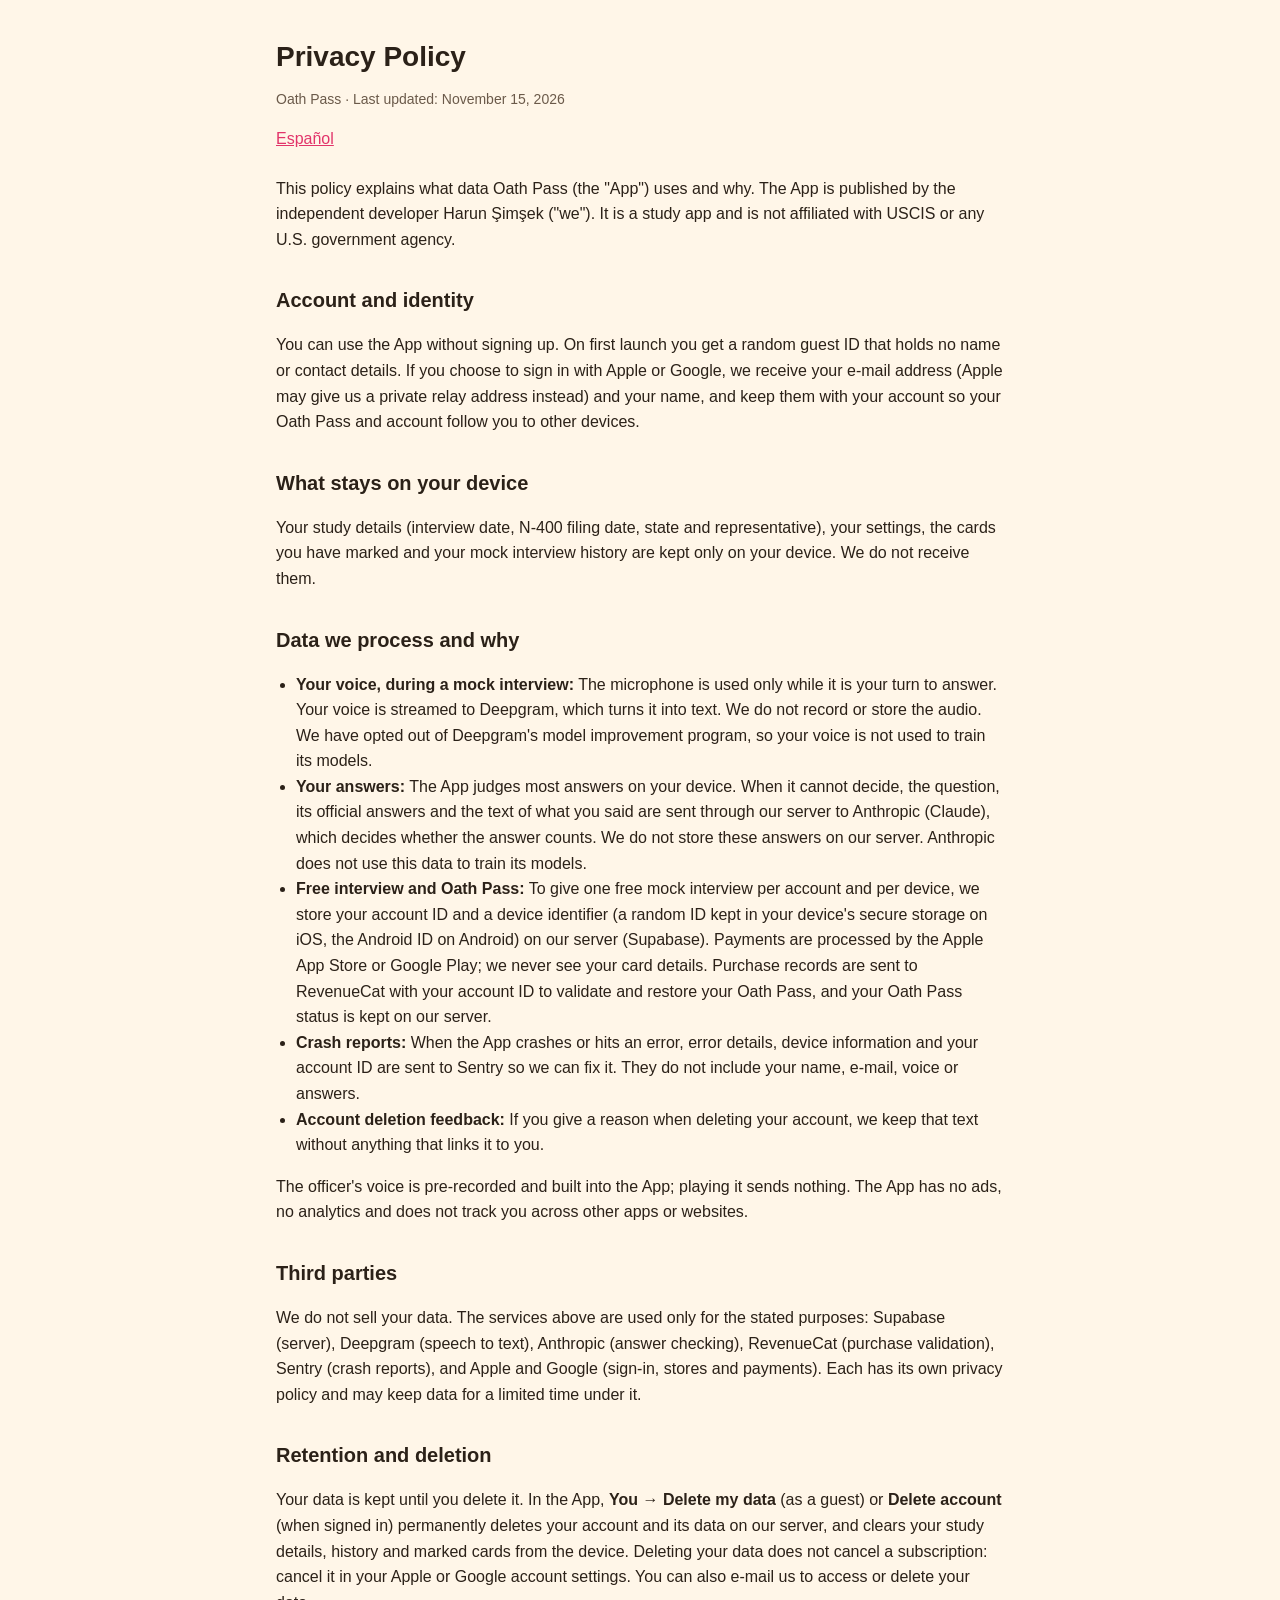
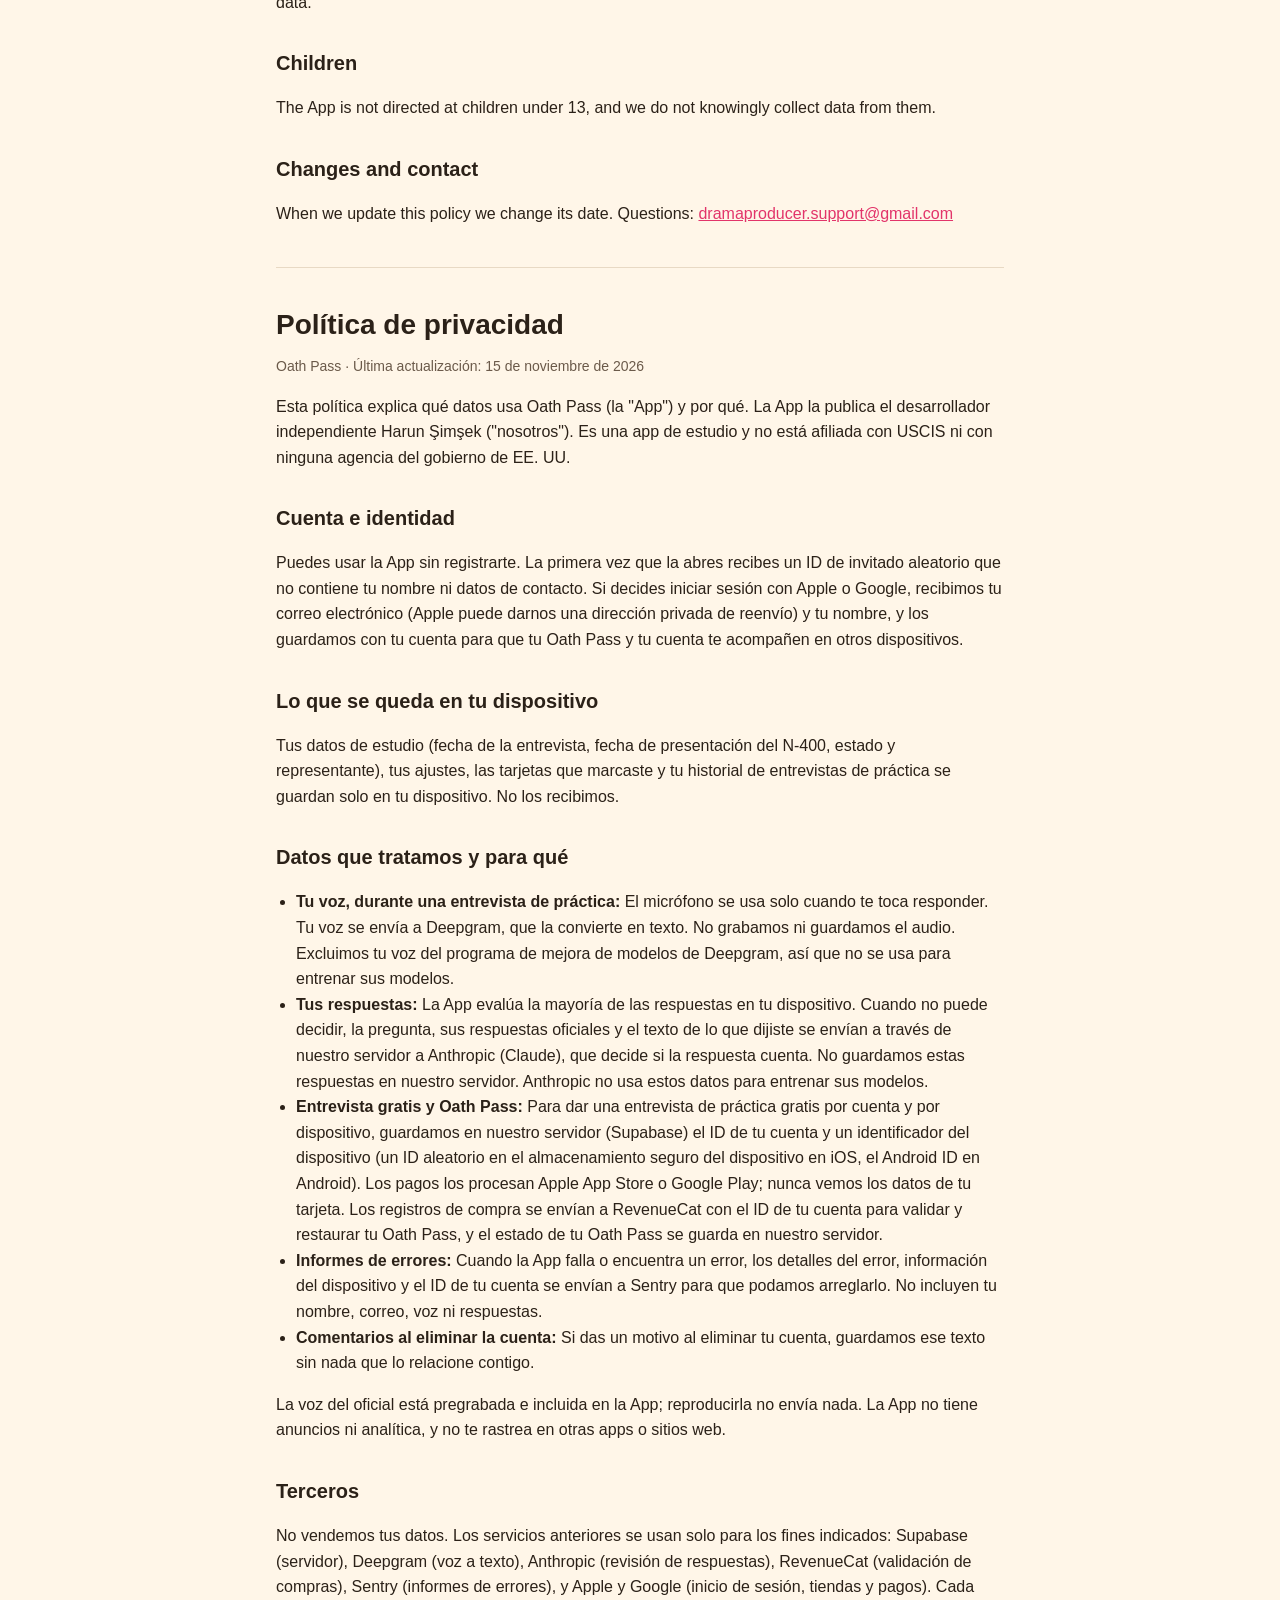
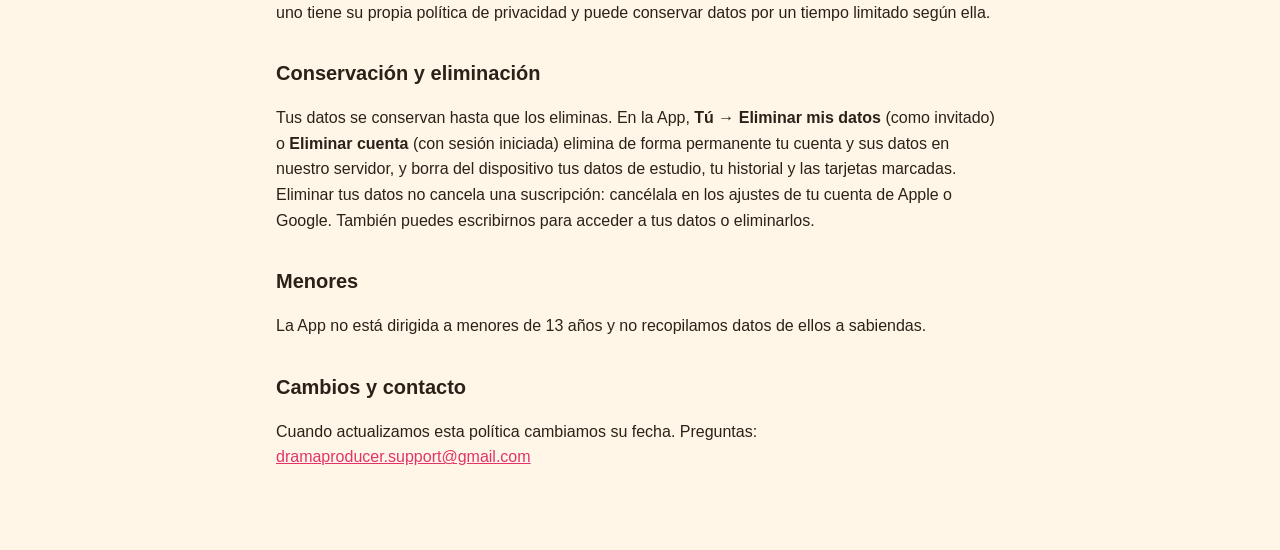
==== oath-pass/privacy/index.html @ 7f3c071f "Add Oath Pass: home, privacy policy and support pages Co-Authored-By: Claude Opus 5.5 <noreply@anthr" ====
<!doctype html>
<html lang="en">
<head>
<meta charset="utf-8">
<meta name="viewport" content="width=device-width, initial-scale=1">
<title>Privacy Policy · Política de privacidad · Oath Pass</title>
<link rel="stylesheet" href="/style.css">
</head>
<body>
<main>
<h1>Privacy Policy</h1>
<p class="muted">Oath Pass · Last updated: November 15, 2026</p>
<nav><a href="#es">Español</a></nav>

<p>This policy explains what data Oath Pass (the "App") uses and why. The App is published by the independent developer Harun Şimşek ("we"). It is a study app and is not affiliated with USCIS or any U.S. government agency.</p>

<h2>Account and identity</h2>
<p>You can use the App without signing up. On first launch you get a random guest ID that holds no name or contact details. If you choose to sign in with Apple or Google, we receive your e-mail address (Apple may give us a private relay address instead) and your name, and keep them with your account so your Oath Pass and account follow you to other devices.</p>

<h2>What stays on your device</h2>
<p>Your study details (interview date, N-400 filing date, state and representative), your settings, the cards you have marked and your mock interview history are kept only on your device. We do not receive them.</p>

<h2>Data we process and why</h2>
<ul>
<li><strong>Your voice, during a mock interview:</strong> The microphone is used only while it is your turn to answer. Your voice is streamed to Deepgram, which turns it into text. We do not record or store the audio. We have opted out of Deepgram's model improvement program, so your voice is not used to train its models.</li>
<li><strong>Your answers:</strong> The App judges most answers on your device. When it cannot decide, the question, its official answers and the text of what you said are sent through our server to Anthropic (Claude), which decides whether the answer counts. We do not store these answers on our server. Anthropic does not use this data to train its models.</li>
<li><strong>Free interview and Oath Pass:</strong> To give one free mock interview per account and per device, we store your account ID and a device identifier (a random ID kept in your device's secure storage on iOS, the Android ID on Android) on our server (Supabase). Payments are processed by the Apple App Store or Google Play; we never see your card details. Purchase records are sent to RevenueCat with your account ID to validate and restore your Oath Pass, and your Oath Pass status is kept on our server.</li>
<li><strong>Crash reports:</strong> When the App crashes or hits an error, error details, device information and your account ID are sent to Sentry so we can fix it. They do not include your name, e-mail, voice or answers.</li>
<li><strong>Account deletion feedback:</strong> If you give a reason when deleting your account, we keep that text without anything that links it to you.</li>
</ul>
<p>The officer's voice is pre-recorded and built into the App; playing it sends nothing. The App has no ads, no analytics and does not track you across other apps or websites.</p>

<h2>Third parties</h2>
<p>We do not sell your data. The services above are used only for the stated purposes: Supabase (server), Deepgram (speech to text), Anthropic (answer checking), RevenueCat (purchase validation), Sentry (crash reports), and Apple and Google (sign-in, stores and payments). Each has its own privacy policy and may keep data for a limited time under it.</p>

<h2>Retention and deletion</h2>
<p>Your data is kept until you delete it. In the App, <strong>You → Delete my data</strong> (as a guest) or <strong>Delete account</strong> (when signed in) permanently deletes your account and its data on our server, and clears your study details, history and marked cards from the device. Deleting your data does not cancel a subscription: cancel it in your Apple or Google account settings. You can also e-mail us to access or delete your data.</p>

<h2>Children</h2>
<p>The App is not directed at children under 13, and we do not knowingly collect data from them.</p>

<h2>Changes and contact</h2>
<p>When we update this policy we change its date. Questions: <a href="mailto:dramaproducer.support@gmail.com">dramaproducer.support@gmail.com</a></p>

<hr>

<h1 id="es" lang="es">Política de privacidad</h1>
<div lang="es">
<p class="muted">Oath Pass · Última actualización: 15 de noviembre de 2026</p>

<p>Esta política explica qué datos usa Oath Pass (la "App") y por qué. La App la publica el desarrollador independiente Harun Şimşek ("nosotros"). Es una app de estudio y no está afiliada con USCIS ni con ninguna agencia del gobierno de EE. UU.</p>

<h2>Cuenta e identidad</h2>
<p>Puedes usar la App sin registrarte. La primera vez que la abres recibes un ID de invitado aleatorio que no contiene tu nombre ni datos de contacto. Si decides iniciar sesión con Apple o Google, recibimos tu correo electrónico (Apple puede darnos una dirección privada de reenvío) y tu nombre, y los guardamos con tu cuenta para que tu Oath Pass y tu cuenta te acompañen en otros dispositivos.</p>

<h2>Lo que se queda en tu dispositivo</h2>
<p>Tus datos de estudio (fecha de la entrevista, fecha de presentación del N-400, estado y representante), tus ajustes, las tarjetas que marcaste y tu historial de entrevistas de práctica se guardan solo en tu dispositivo. No los recibimos.</p>

<h2>Datos que tratamos y para qué</h2>
<ul>
<li><strong>Tu voz, durante una entrevista de práctica:</strong> El micrófono se usa solo cuando te toca responder. Tu voz se envía a Deepgram, que la convierte en texto. No grabamos ni guardamos el audio. Excluimos tu voz del programa de mejora de modelos de Deepgram, así que no se usa para entrenar sus modelos.</li>
<li><strong>Tus respuestas:</strong> La App evalúa la mayoría de las respuestas en tu dispositivo. Cuando no puede decidir, la pregunta, sus respuestas oficiales y el texto de lo que dijiste se envían a través de nuestro servidor a Anthropic (Claude), que decide si la respuesta cuenta. No guardamos estas respuestas en nuestro servidor. Anthropic no usa estos datos para entrenar sus modelos.</li>
<li><strong>Entrevista gratis y Oath Pass:</strong> Para dar una entrevista de práctica gratis por cuenta y por dispositivo, guardamos en nuestro servidor (Supabase) el ID de tu cuenta y un identificador del dispositivo (un ID aleatorio en el almacenamiento seguro del dispositivo en iOS, el Android ID en Android). Los pagos los procesan Apple App Store o Google Play; nunca vemos los datos de tu tarjeta. Los registros de compra se envían a RevenueCat con el ID de tu cuenta para validar y restaurar tu Oath Pass, y el estado de tu Oath Pass se guarda en nuestro servidor.</li>
<li><strong>Informes de errores:</strong> Cuando la App falla o encuentra un error, los detalles del error, información del dispositivo y el ID de tu cuenta se envían a Sentry para que podamos arreglarlo. No incluyen tu nombre, correo, voz ni respuestas.</li>
<li><strong>Comentarios al eliminar la cuenta:</strong> Si das un motivo al eliminar tu cuenta, guardamos ese texto sin nada que lo relacione contigo.</li>
</ul>
<p>La voz del oficial está pregrabada e incluida en la App; reproducirla no envía nada. La App no tiene anuncios ni analítica, y no te rastrea en otras apps o sitios web.</p>

<h2>Terceros</h2>
<p>No vendemos tus datos. Los servicios anteriores se usan solo para los fines indicados: Supabase (servidor), Deepgram (voz a texto), Anthropic (revisión de respuestas), RevenueCat (validación de compras), Sentry (informes de errores), y Apple y Google (inicio de sesión, tiendas y pagos). Cada uno tiene su propia política de privacidad y puede conservar datos por un tiempo limitado según ella.</p>

<h2>Conservación y eliminación</h2>
<p>Tus datos se conservan hasta que los eliminas. En la App, <strong>Tú → Eliminar mis datos</strong> (como invitado) o <strong>Eliminar cuenta</strong> (con sesión iniciada) elimina de forma permanente tu cuenta y sus datos en nuestro servidor, y borra del dispositivo tus datos de estudio, tu historial y las tarjetas marcadas. Eliminar tus datos no cancela una suscripción: cancélala en los ajustes de tu cuenta de Apple o Google. También puedes escribirnos para acceder a tus datos o eliminarlos.</p>

<h2>Menores</h2>
<p>La App no está dirigida a menores de 13 años y no recopilamos datos de ellos a sabiendas.</p>

<h2>Cambios y contacto</h2>
<p>Cuando actualizamos esta política cambiamos su fecha. Preguntas: <a href="mailto:dramaproducer.support@gmail.com">dramaproducer.support@gmail.com</a></p>
</div>
</main>
</body>
</html>
---- style.css ----
:root{--bg:#FFF6E8;--ink:#2B2118;--muted:#6B5A4A;--line:#E8D9C4;--accent:#E2346A}
@media (prefers-color-scheme: dark){:root{--bg:#1C140E;--ink:#F3E6D6;--muted:#BBA996;--line:#3A2C20;--accent:#FF7AA0}}
*{box-sizing:border-box}
body{margin:0;background:var(--bg);color:var(--ink);font:16px/1.6 -apple-system,BlinkMacSystemFont,"Segoe UI",Roboto,sans-serif}
main{max-width:760px;margin:0 auto;padding:40px 16px 64px}
h1{font-size:28px;line-height:1.2;margin:0 0 4px}
h2{font-size:20px;margin:32px 0 8px}
p,li{color:var(--ink)}
.muted{color:var(--muted);font-size:14px}
nav{display:flex;gap:16px;margin:16px 0 24px}
a{color:var(--accent)}
hr{border:0;border-top:1px solid var(--line);margin:40px 0}
ul{padding-left:20px}
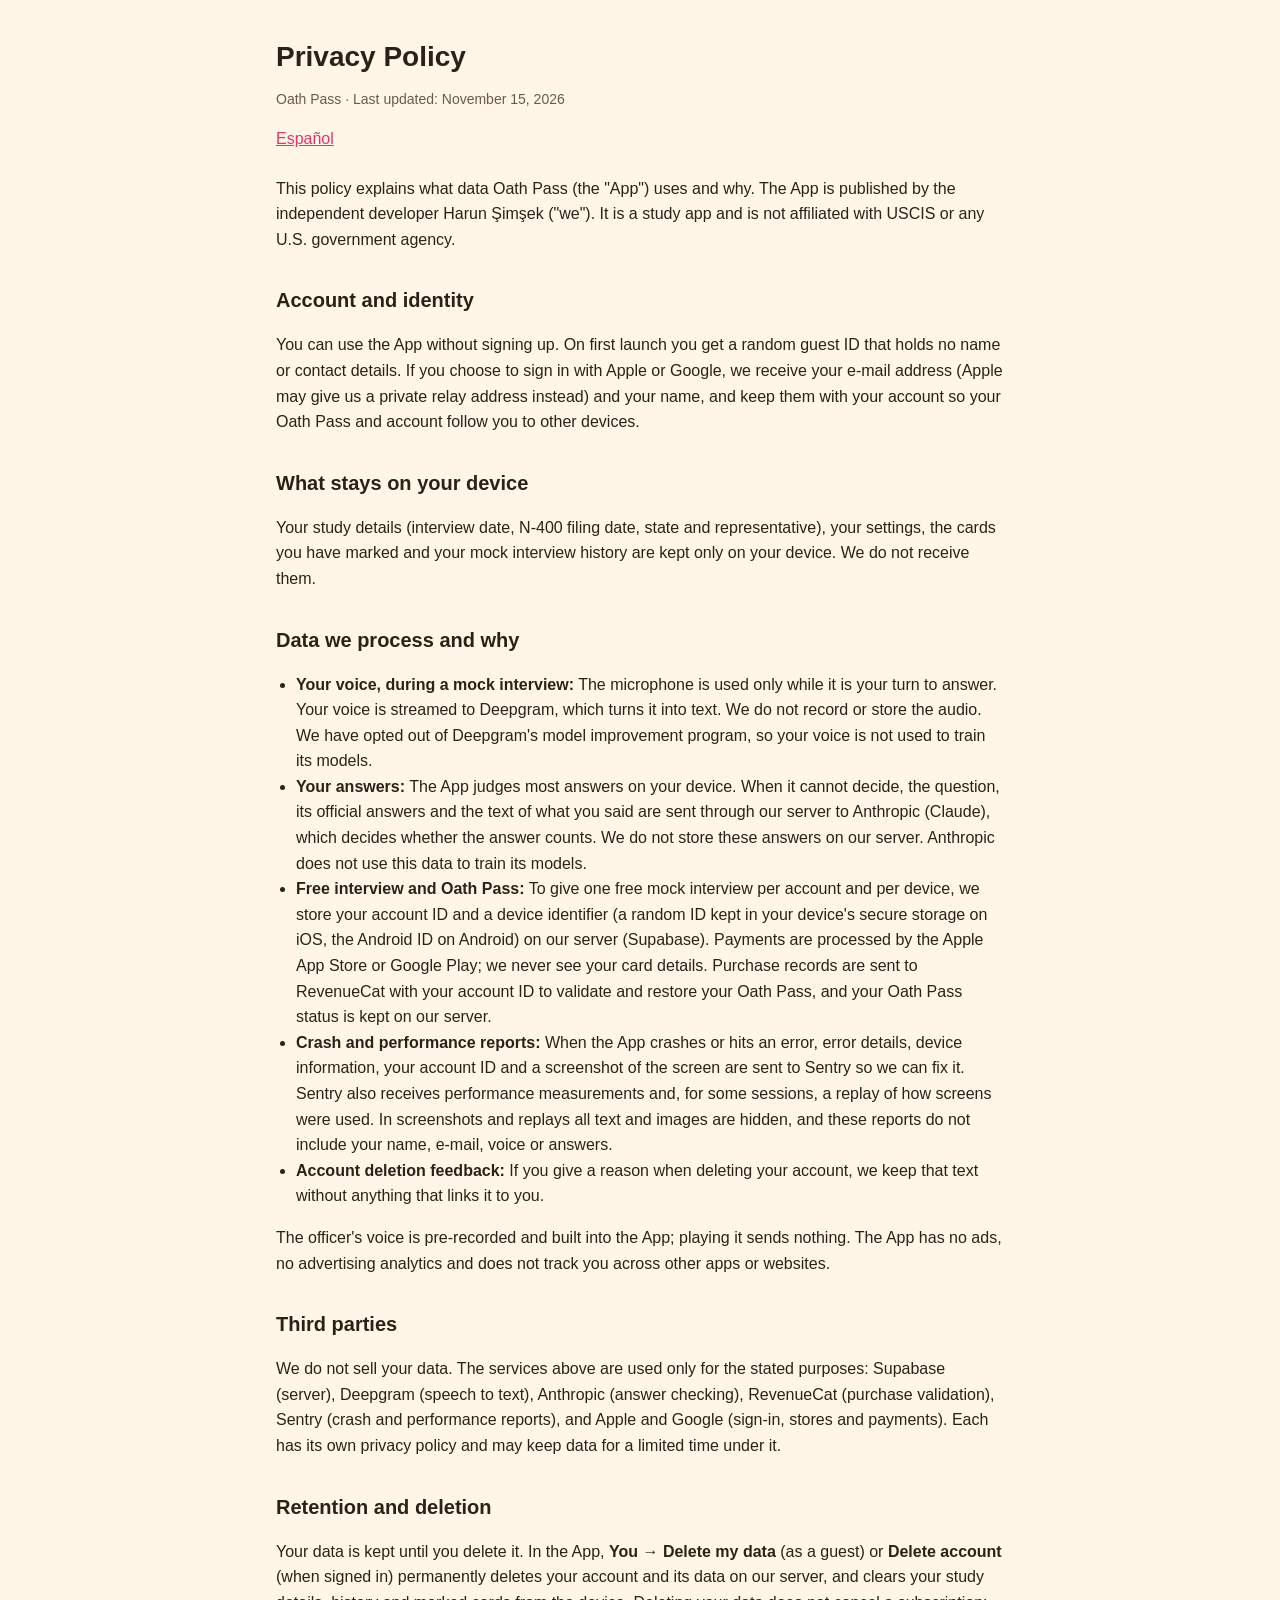
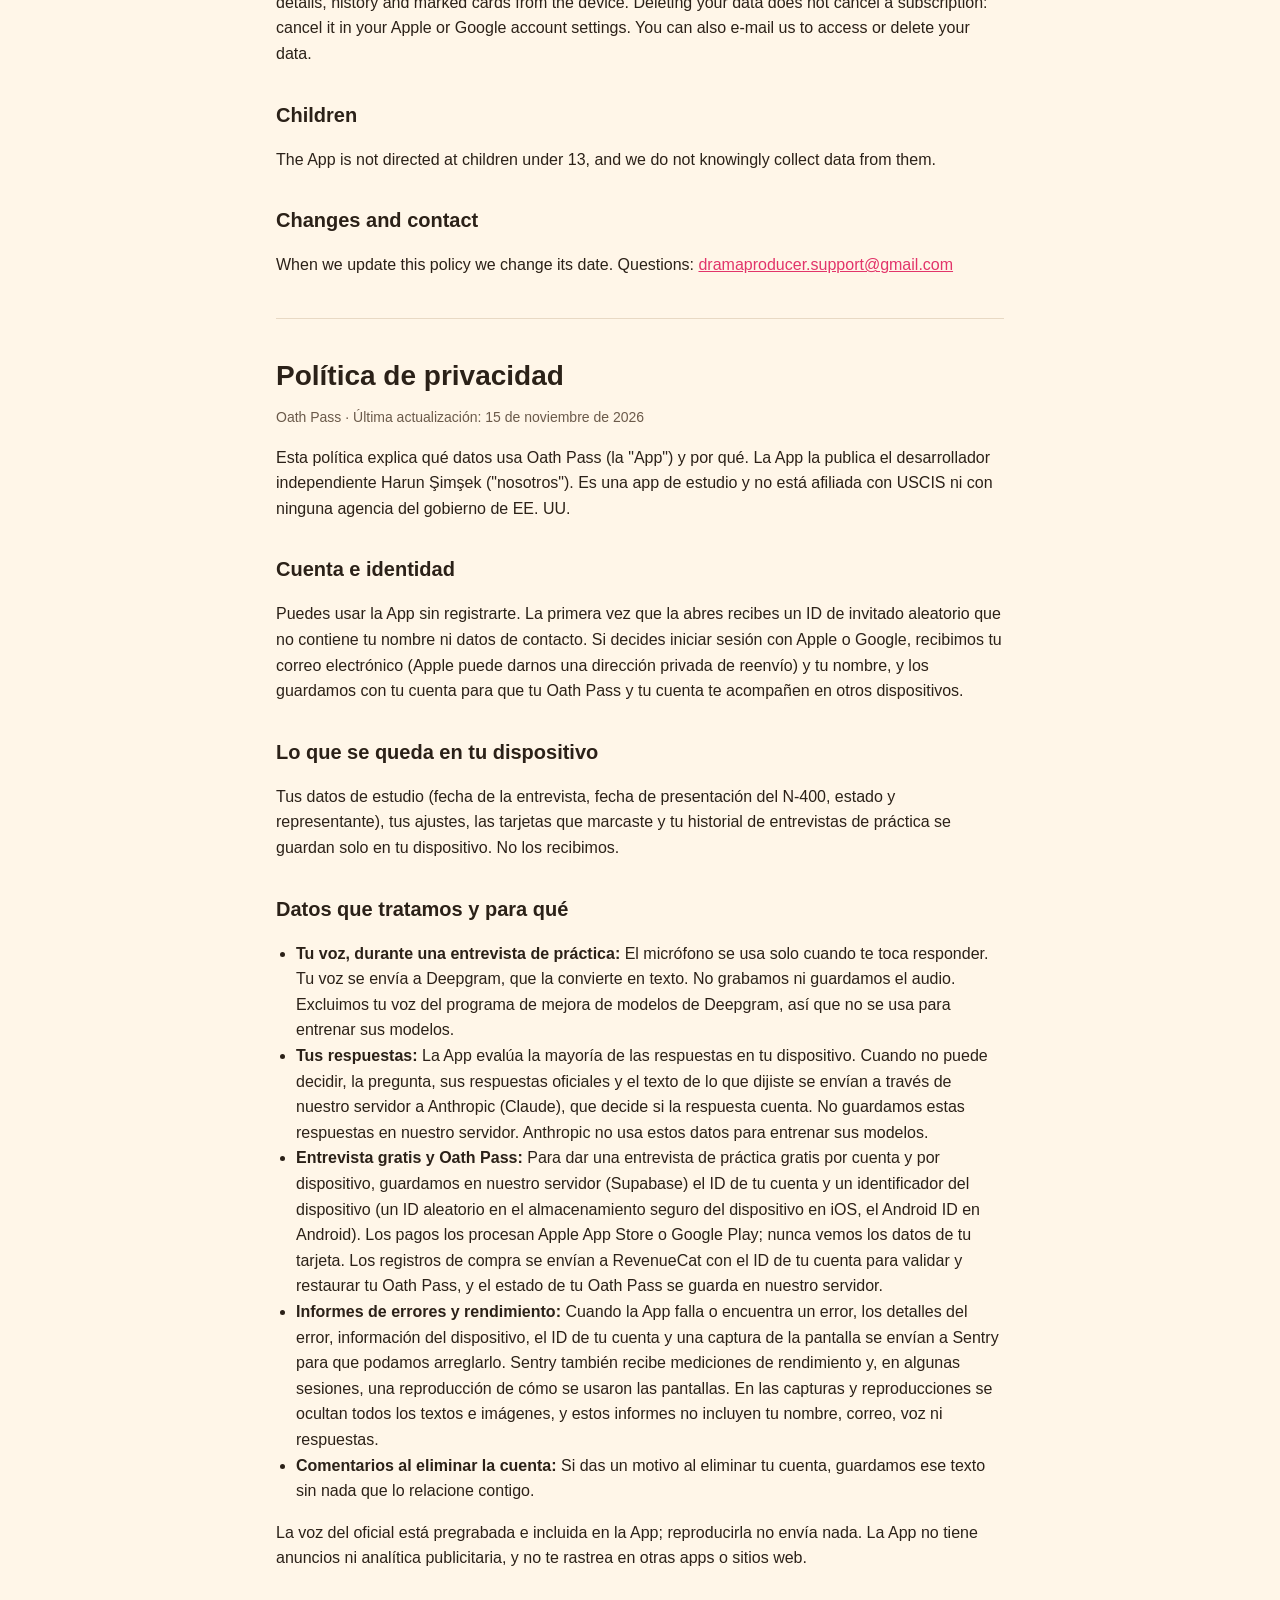
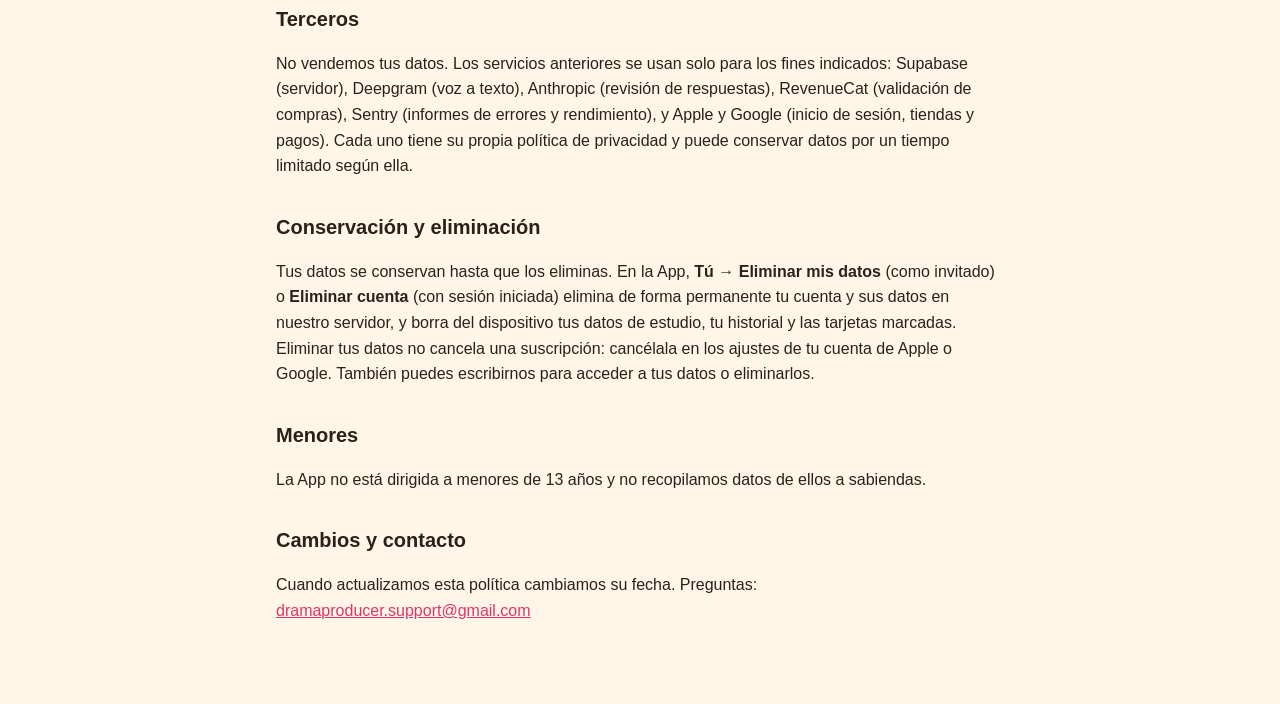
==== commit ebe4e336: "Oath Pass privacy: screenshots, session replays and performance reports Co-Authored-By: Claude Opus " ====
--- a/oath-pass/privacy/index.html
+++ b/oath-pass/privacy/index.html
@@ -25,13 +25,13 @@
 <li><strong>Your voice, during a mock interview:</strong> The microphone is used only while it is your turn to answer. Your voice is streamed to Deepgram, which turns it into text. We do not record or store the audio. We have opted out of Deepgram's model improvement program, so your voice is not used to train its models.</li>
 <li><strong>Your answers:</strong> The App judges most answers on your device. When it cannot decide, the question, its official answers and the text of what you said are sent through our server to Anthropic (Claude), which decides whether the answer counts. We do not store these answers on our server. Anthropic does not use this data to train its models.</li>
 <li><strong>Free interview and Oath Pass:</strong> To give one free mock interview per account and per device, we store your account ID and a device identifier (a random ID kept in your device's secure storage on iOS, the Android ID on Android) on our server (Supabase). Payments are processed by the Apple App Store or Google Play; we never see your card details. Purchase records are sent to RevenueCat with your account ID to validate and restore your Oath Pass, and your Oath Pass status is kept on our server.</li>
-<li><strong>Crash reports:</strong> When the App crashes or hits an error, error details, device information and your account ID are sent to Sentry so we can fix it. They do not include your name, e-mail, voice or answers.</li>
+<li><strong>Crash and performance reports:</strong> When the App crashes or hits an error, error details, device information, your account ID and a screenshot of the screen are sent to Sentry so we can fix it. Sentry also receives performance measurements and, for some sessions, a replay of how screens were used. In screenshots and replays all text and images are hidden, and these reports do not include your name, e-mail, voice or answers.</li>
 <li><strong>Account deletion feedback:</strong> If you give a reason when deleting your account, we keep that text without anything that links it to you.</li>
 </ul>
-<p>The officer's voice is pre-recorded and built into the App; playing it sends nothing. The App has no ads, no analytics and does not track you across other apps or websites.</p>
+<p>The officer's voice is pre-recorded and built into the App; playing it sends nothing. The App has no ads, no advertising analytics and does not track you across other apps or websites.</p>
 
 <h2>Third parties</h2>
-<p>We do not sell your data. The services above are used only for the stated purposes: Supabase (server), Deepgram (speech to text), Anthropic (answer checking), RevenueCat (purchase validation), Sentry (crash reports), and Apple and Google (sign-in, stores and payments). Each has its own privacy policy and may keep data for a limited time under it.</p>
+<p>We do not sell your data. The services above are used only for the stated purposes: Supabase (server), Deepgram (speech to text), Anthropic (answer checking), RevenueCat (purchase validation), Sentry (crash and performance reports), and Apple and Google (sign-in, stores and payments). Each has its own privacy policy and may keep data for a limited time under it.</p>
 
 <h2>Retention and deletion</h2>
 <p>Your data is kept until you delete it. In the App, <strong>You → Delete my data</strong> (as a guest) or <strong>Delete account</strong> (when signed in) permanently deletes your account and its data on our server, and clears your study details, history and marked cards from the device. Deleting your data does not cancel a subscription: cancel it in your Apple or Google account settings. You can also e-mail us to access or delete your data.</p>
@@ -61,13 +61,13 @@
 <li><strong>Tu voz, durante una entrevista de práctica:</strong> El micrófono se usa solo cuando te toca responder. Tu voz se envía a Deepgram, que la convierte en texto. No grabamos ni guardamos el audio. Excluimos tu voz del programa de mejora de modelos de Deepgram, así que no se usa para entrenar sus modelos.</li>
 <li><strong>Tus respuestas:</strong> La App evalúa la mayoría de las respuestas en tu dispositivo. Cuando no puede decidir, la pregunta, sus respuestas oficiales y el texto de lo que dijiste se envían a través de nuestro servidor a Anthropic (Claude), que decide si la respuesta cuenta. No guardamos estas respuestas en nuestro servidor. Anthropic no usa estos datos para entrenar sus modelos.</li>
 <li><strong>Entrevista gratis y Oath Pass:</strong> Para dar una entrevista de práctica gratis por cuenta y por dispositivo, guardamos en nuestro servidor (Supabase) el ID de tu cuenta y un identificador del dispositivo (un ID aleatorio en el almacenamiento seguro del dispositivo en iOS, el Android ID en Android). Los pagos los procesan Apple App Store o Google Play; nunca vemos los datos de tu tarjeta. Los registros de compra se envían a RevenueCat con el ID de tu cuenta para validar y restaurar tu Oath Pass, y el estado de tu Oath Pass se guarda en nuestro servidor.</li>
-<li><strong>Informes de errores:</strong> Cuando la App falla o encuentra un error, los detalles del error, información del dispositivo y el ID de tu cuenta se envían a Sentry para que podamos arreglarlo. No incluyen tu nombre, correo, voz ni respuestas.</li>
+<li><strong>Informes de errores y rendimiento:</strong> Cuando la App falla o encuentra un error, los detalles del error, información del dispositivo, el ID de tu cuenta y una captura de la pantalla se envían a Sentry para que podamos arreglarlo. Sentry también recibe mediciones de rendimiento y, en algunas sesiones, una reproducción de cómo se usaron las pantallas. En las capturas y reproducciones se ocultan todos los textos e imágenes, y estos informes no incluyen tu nombre, correo, voz ni respuestas.</li>
 <li><strong>Comentarios al eliminar la cuenta:</strong> Si das un motivo al eliminar tu cuenta, guardamos ese texto sin nada que lo relacione contigo.</li>
 </ul>
-<p>La voz del oficial está pregrabada e incluida en la App; reproducirla no envía nada. La App no tiene anuncios ni analítica, y no te rastrea en otras apps o sitios web.</p>
+<p>La voz del oficial está pregrabada e incluida en la App; reproducirla no envía nada. La App no tiene anuncios ni analítica publicitaria, y no te rastrea en otras apps o sitios web.</p>
 
 <h2>Terceros</h2>
-<p>No vendemos tus datos. Los servicios anteriores se usan solo para los fines indicados: Supabase (servidor), Deepgram (voz a texto), Anthropic (revisión de respuestas), RevenueCat (validación de compras), Sentry (informes de errores), y Apple y Google (inicio de sesión, tiendas y pagos). Cada uno tiene su propia política de privacidad y puede conservar datos por un tiempo limitado según ella.</p>
+<p>No vendemos tus datos. Los servicios anteriores se usan solo para los fines indicados: Supabase (servidor), Deepgram (voz a texto), Anthropic (revisión de respuestas), RevenueCat (validación de compras), Sentry (informes de errores y rendimiento), y Apple y Google (inicio de sesión, tiendas y pagos). Cada uno tiene su propia política de privacidad y puede conservar datos por un tiempo limitado según ella.</p>
 
 <h2>Conservación y eliminación</h2>
 <p>Tus datos se conservan hasta que los eliminas. En la App, <strong>Tú → Eliminar mis datos</strong> (como invitado) o <strong>Eliminar cuenta</strong> (con sesión iniciada) elimina de forma permanente tu cuenta y sus datos en nuestro servidor, y borra del dispositivo tus datos de estudio, tu historial y las tarjetas marcadas. Eliminar tus datos no cancela una suscripción: cancélala en los ajustes de tu cuenta de Apple o Google. También puedes escribirnos para acceder a tus datos o eliminarlos.</p>
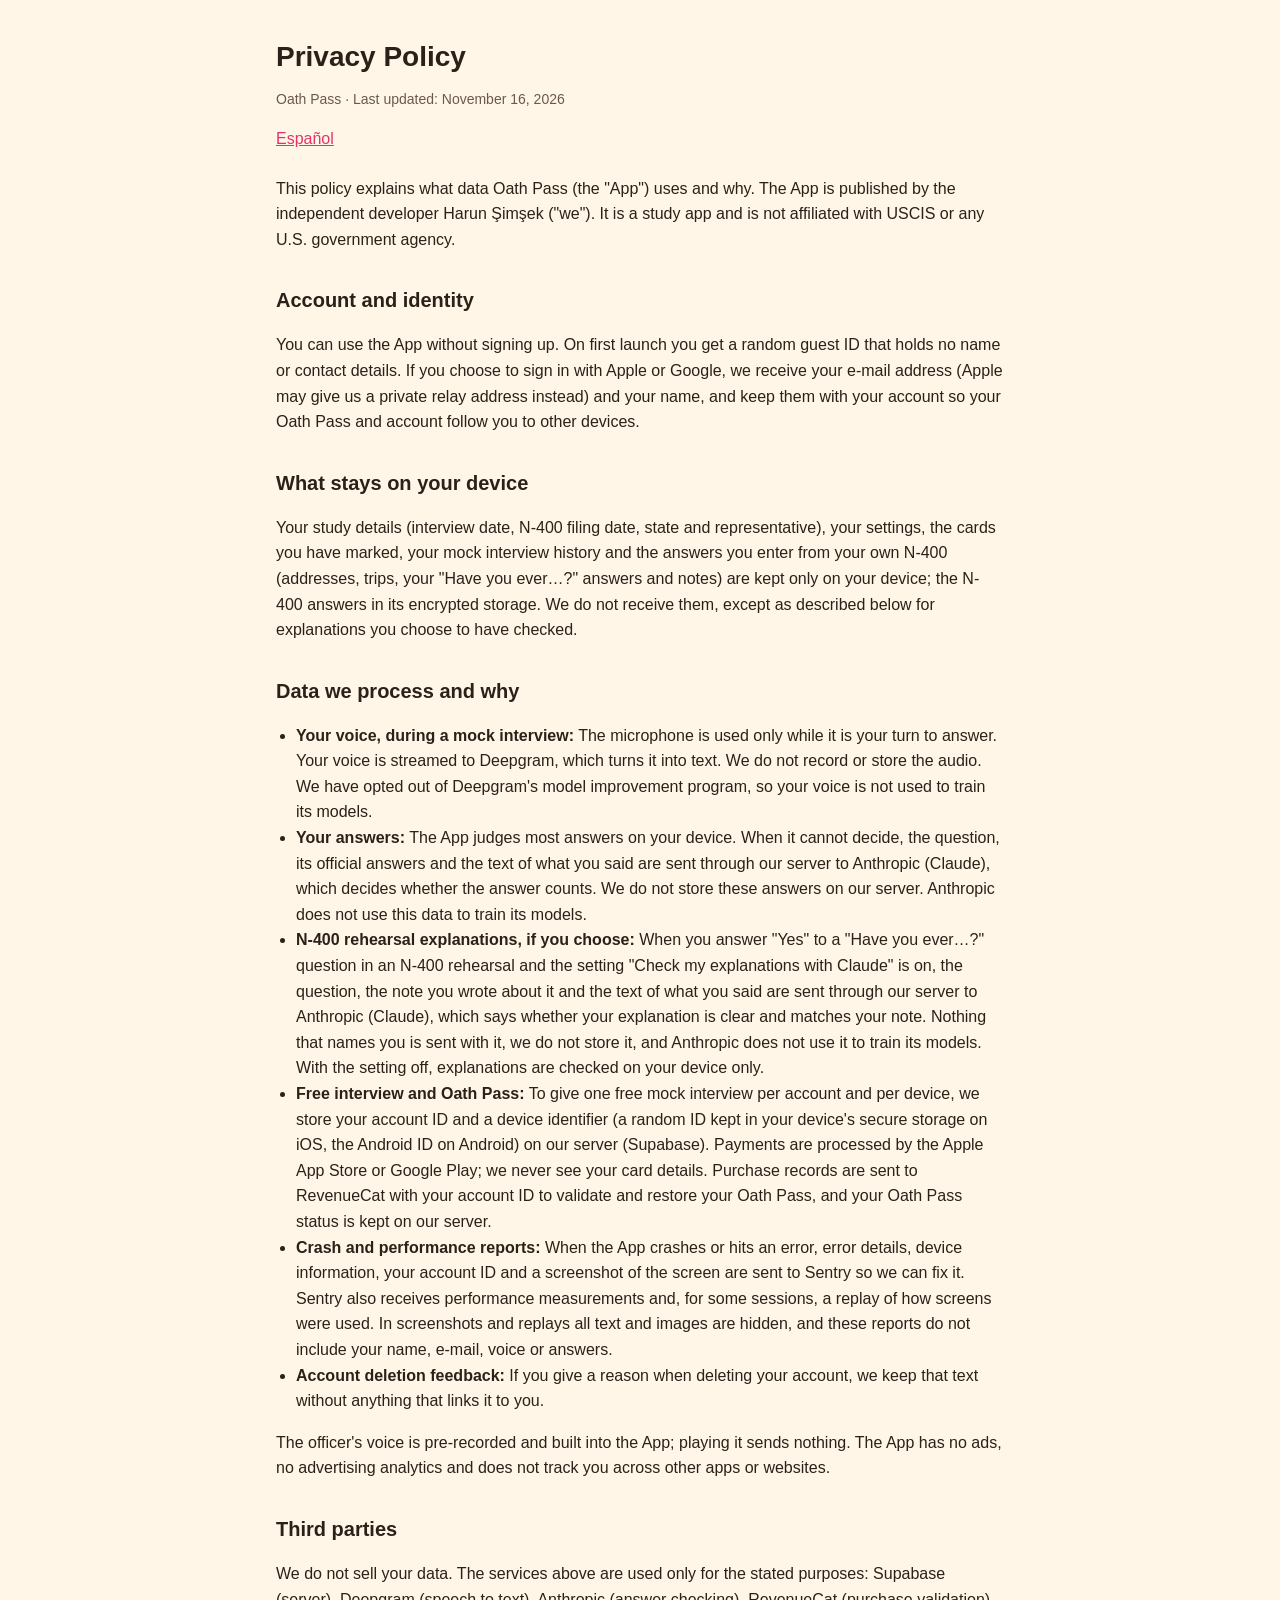
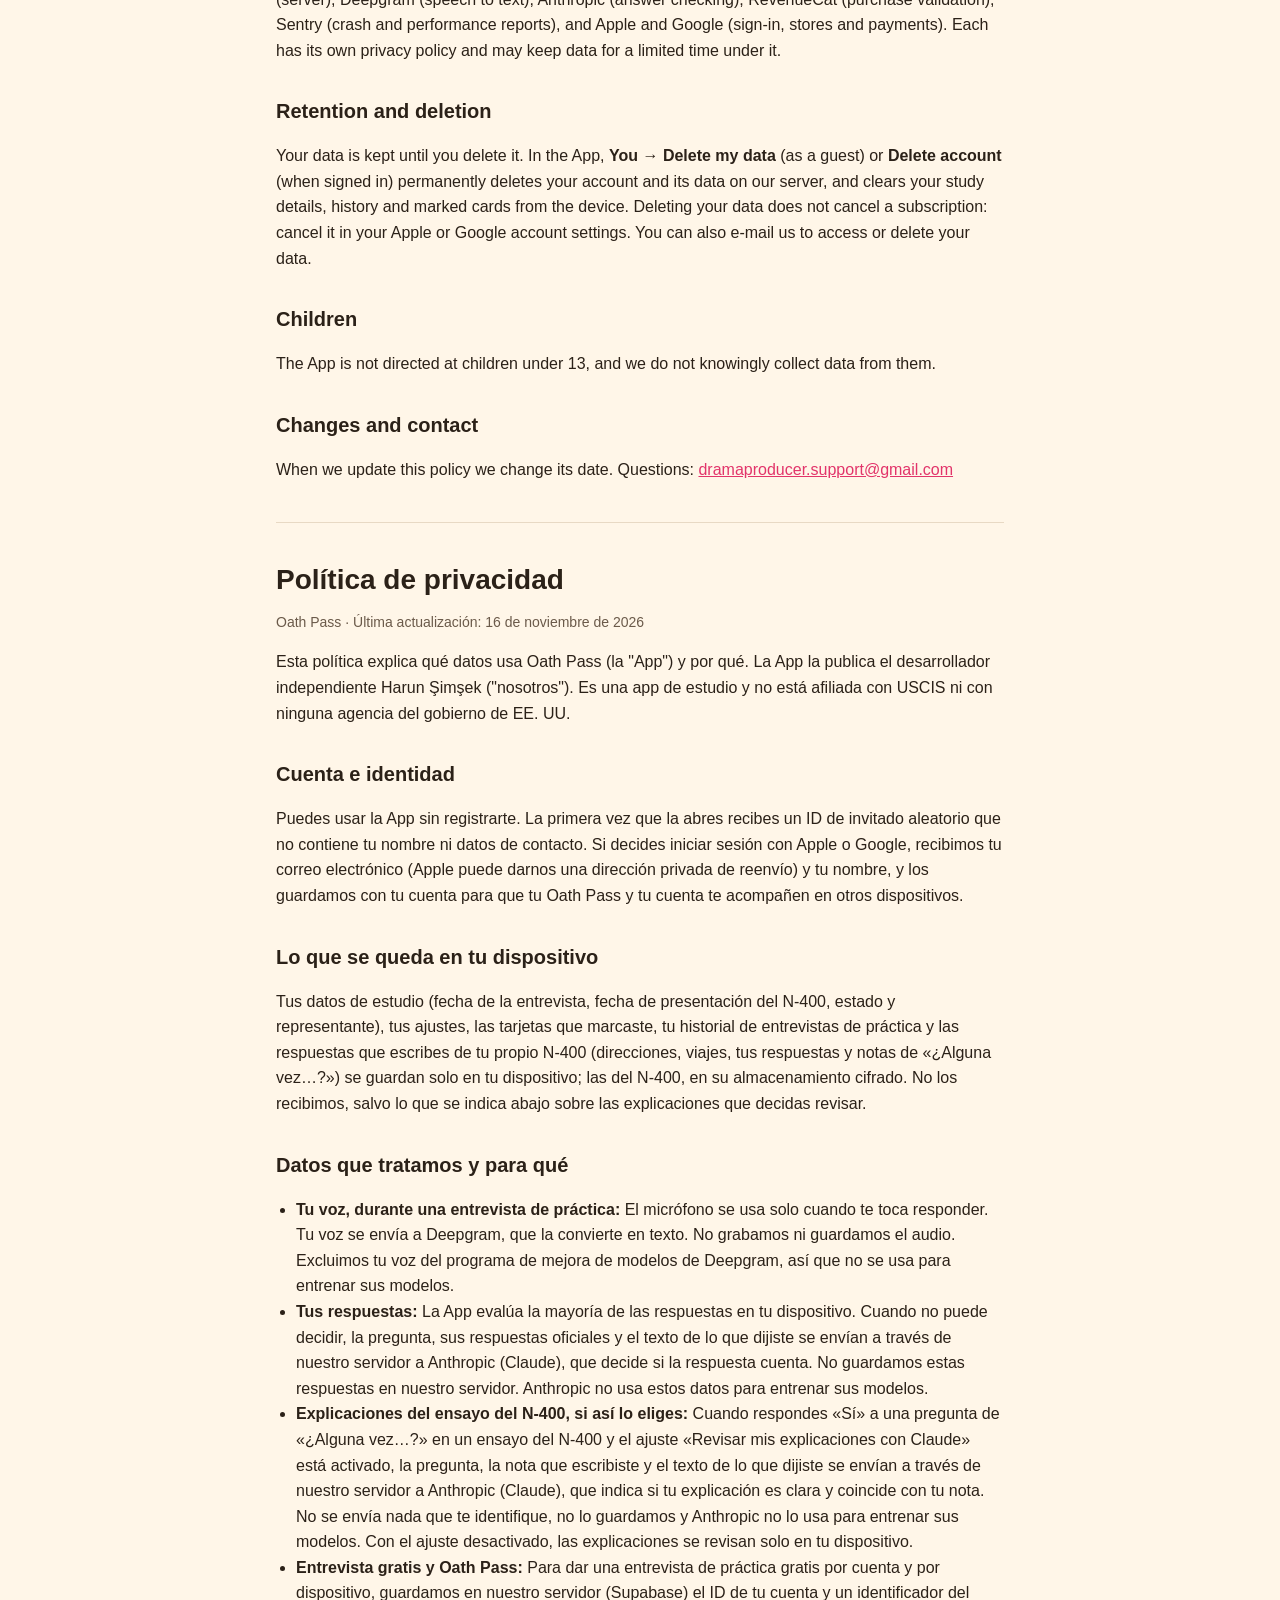
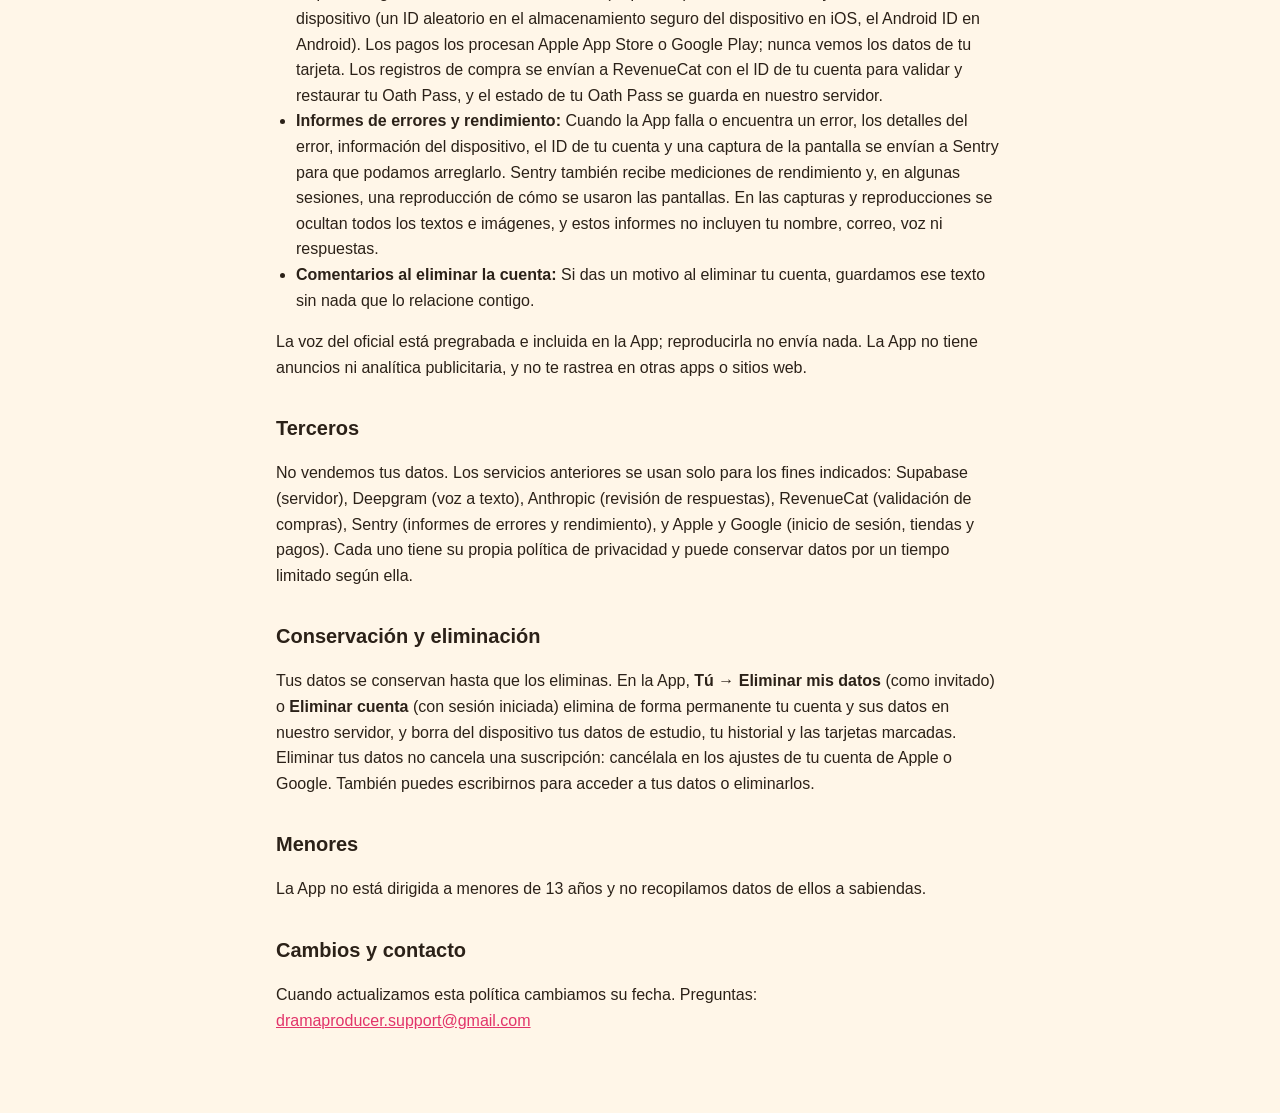
==== commit 6656a900: "Oath Pass privacy: N-400 answers on the device, explanations checked by choice Co-Authored-By: Claud" ====
--- a/oath-pass/privacy/index.html
+++ b/oath-pass/privacy/index.html
@@ -9,7 +9,7 @@
 <body>
 <main>
 <h1>Privacy Policy</h1>
-<p class="muted">Oath Pass · Last updated: November 15, 2026</p>
+<p class="muted">Oath Pass · Last updated: November 16, 2026</p>
 <nav><a href="#es">Español</a></nav>
 
 <p>This policy explains what data Oath Pass (the "App") uses and why. The App is published by the independent developer Harun Şimşek ("we"). It is a study app and is not affiliated with USCIS or any U.S. government agency.</p>
@@ -18,12 +18,13 @@
 <p>You can use the App without signing up. On first launch you get a random guest ID that holds no name or contact details. If you choose to sign in with Apple or Google, we receive your e-mail address (Apple may give us a private relay address instead) and your name, and keep them with your account so your Oath Pass and account follow you to other devices.</p>
 
 <h2>What stays on your device</h2>
-<p>Your study details (interview date, N-400 filing date, state and representative), your settings, the cards you have marked and your mock interview history are kept only on your device. We do not receive them.</p>
+<p>Your study details (interview date, N-400 filing date, state and representative), your settings, the cards you have marked, your mock interview history and the answers you enter from your own N-400 (addresses, trips, your "Have you ever…?" answers and notes) are kept only on your device; the N-400 answers in its encrypted storage. We do not receive them, except as described below for explanations you choose to have checked.</p>
 
 <h2>Data we process and why</h2>
 <ul>
 <li><strong>Your voice, during a mock interview:</strong> The microphone is used only while it is your turn to answer. Your voice is streamed to Deepgram, which turns it into text. We do not record or store the audio. We have opted out of Deepgram's model improvement program, so your voice is not used to train its models.</li>
 <li><strong>Your answers:</strong> The App judges most answers on your device. When it cannot decide, the question, its official answers and the text of what you said are sent through our server to Anthropic (Claude), which decides whether the answer counts. We do not store these answers on our server. Anthropic does not use this data to train its models.</li>
+<li><strong>N-400 rehearsal explanations, if you choose:</strong> When you answer "Yes" to a "Have you ever…?" question in an N-400 rehearsal and the setting "Check my explanations with Claude" is on, the question, the note you wrote about it and the text of what you said are sent through our server to Anthropic (Claude), which says whether your explanation is clear and matches your note. Nothing that names you is sent with it, we do not store it, and Anthropic does not use it to train its models. With the setting off, explanations are checked on your device only.</li>
 <li><strong>Free interview and Oath Pass:</strong> To give one free mock interview per account and per device, we store your account ID and a device identifier (a random ID kept in your device's secure storage on iOS, the Android ID on Android) on our server (Supabase). Payments are processed by the Apple App Store or Google Play; we never see your card details. Purchase records are sent to RevenueCat with your account ID to validate and restore your Oath Pass, and your Oath Pass status is kept on our server.</li>
 <li><strong>Crash and performance reports:</strong> When the App crashes or hits an error, error details, device information, your account ID and a screenshot of the screen are sent to Sentry so we can fix it. Sentry also receives performance measurements and, for some sessions, a replay of how screens were used. In screenshots and replays all text and images are hidden, and these reports do not include your name, e-mail, voice or answers.</li>
 <li><strong>Account deletion feedback:</strong> If you give a reason when deleting your account, we keep that text without anything that links it to you.</li>
@@ -46,7 +47,7 @@
 
 <h1 id="es" lang="es">Política de privacidad</h1>
 <div lang="es">
-<p class="muted">Oath Pass · Última actualización: 15 de noviembre de 2026</p>
+<p class="muted">Oath Pass · Última actualización: 16 de noviembre de 2026</p>
 
 <p>Esta política explica qué datos usa Oath Pass (la "App") y por qué. La App la publica el desarrollador independiente Harun Şimşek ("nosotros"). Es una app de estudio y no está afiliada con USCIS ni con ninguna agencia del gobierno de EE. UU.</p>
 
@@ -54,12 +55,13 @@
 <p>Puedes usar la App sin registrarte. La primera vez que la abres recibes un ID de invitado aleatorio que no contiene tu nombre ni datos de contacto. Si decides iniciar sesión con Apple o Google, recibimos tu correo electrónico (Apple puede darnos una dirección privada de reenvío) y tu nombre, y los guardamos con tu cuenta para que tu Oath Pass y tu cuenta te acompañen en otros dispositivos.</p>
 
 <h2>Lo que se queda en tu dispositivo</h2>
-<p>Tus datos de estudio (fecha de la entrevista, fecha de presentación del N-400, estado y representante), tus ajustes, las tarjetas que marcaste y tu historial de entrevistas de práctica se guardan solo en tu dispositivo. No los recibimos.</p>
+<p>Tus datos de estudio (fecha de la entrevista, fecha de presentación del N-400, estado y representante), tus ajustes, las tarjetas que marcaste, tu historial de entrevistas de práctica y las respuestas que escribes de tu propio N-400 (direcciones, viajes, tus respuestas y notas de «¿Alguna vez…?») se guardan solo en tu dispositivo; las del N-400, en su almacenamiento cifrado. No los recibimos, salvo lo que se indica abajo sobre las explicaciones que decidas revisar.</p>
 
 <h2>Datos que tratamos y para qué</h2>
 <ul>
 <li><strong>Tu voz, durante una entrevista de práctica:</strong> El micrófono se usa solo cuando te toca responder. Tu voz se envía a Deepgram, que la convierte en texto. No grabamos ni guardamos el audio. Excluimos tu voz del programa de mejora de modelos de Deepgram, así que no se usa para entrenar sus modelos.</li>
 <li><strong>Tus respuestas:</strong> La App evalúa la mayoría de las respuestas en tu dispositivo. Cuando no puede decidir, la pregunta, sus respuestas oficiales y el texto de lo que dijiste se envían a través de nuestro servidor a Anthropic (Claude), que decide si la respuesta cuenta. No guardamos estas respuestas en nuestro servidor. Anthropic no usa estos datos para entrenar sus modelos.</li>
+<li><strong>Explicaciones del ensayo del N-400, si así lo eliges:</strong> Cuando respondes «Sí» a una pregunta de «¿Alguna vez…?» en un ensayo del N-400 y el ajuste «Revisar mis explicaciones con Claude» está activado, la pregunta, la nota que escribiste y el texto de lo que dijiste se envían a través de nuestro servidor a Anthropic (Claude), que indica si tu explicación es clara y coincide con tu nota. No se envía nada que te identifique, no lo guardamos y Anthropic no lo usa para entrenar sus modelos. Con el ajuste desactivado, las explicaciones se revisan solo en tu dispositivo.</li>
 <li><strong>Entrevista gratis y Oath Pass:</strong> Para dar una entrevista de práctica gratis por cuenta y por dispositivo, guardamos en nuestro servidor (Supabase) el ID de tu cuenta y un identificador del dispositivo (un ID aleatorio en el almacenamiento seguro del dispositivo en iOS, el Android ID en Android). Los pagos los procesan Apple App Store o Google Play; nunca vemos los datos de tu tarjeta. Los registros de compra se envían a RevenueCat con el ID de tu cuenta para validar y restaurar tu Oath Pass, y el estado de tu Oath Pass se guarda en nuestro servidor.</li>
 <li><strong>Informes de errores y rendimiento:</strong> Cuando la App falla o encuentra un error, los detalles del error, información del dispositivo, el ID de tu cuenta y una captura de la pantalla se envían a Sentry para que podamos arreglarlo. Sentry también recibe mediciones de rendimiento y, en algunas sesiones, una reproducción de cómo se usaron las pantallas. En las capturas y reproducciones se ocultan todos los textos e imágenes, y estos informes no incluyen tu nombre, correo, voz ni respuestas.</li>
 <li><strong>Comentarios al eliminar la cuenta:</strong> Si das un motivo al eliminar tu cuenta, guardamos ese texto sin nada que lo relacione contigo.</li>
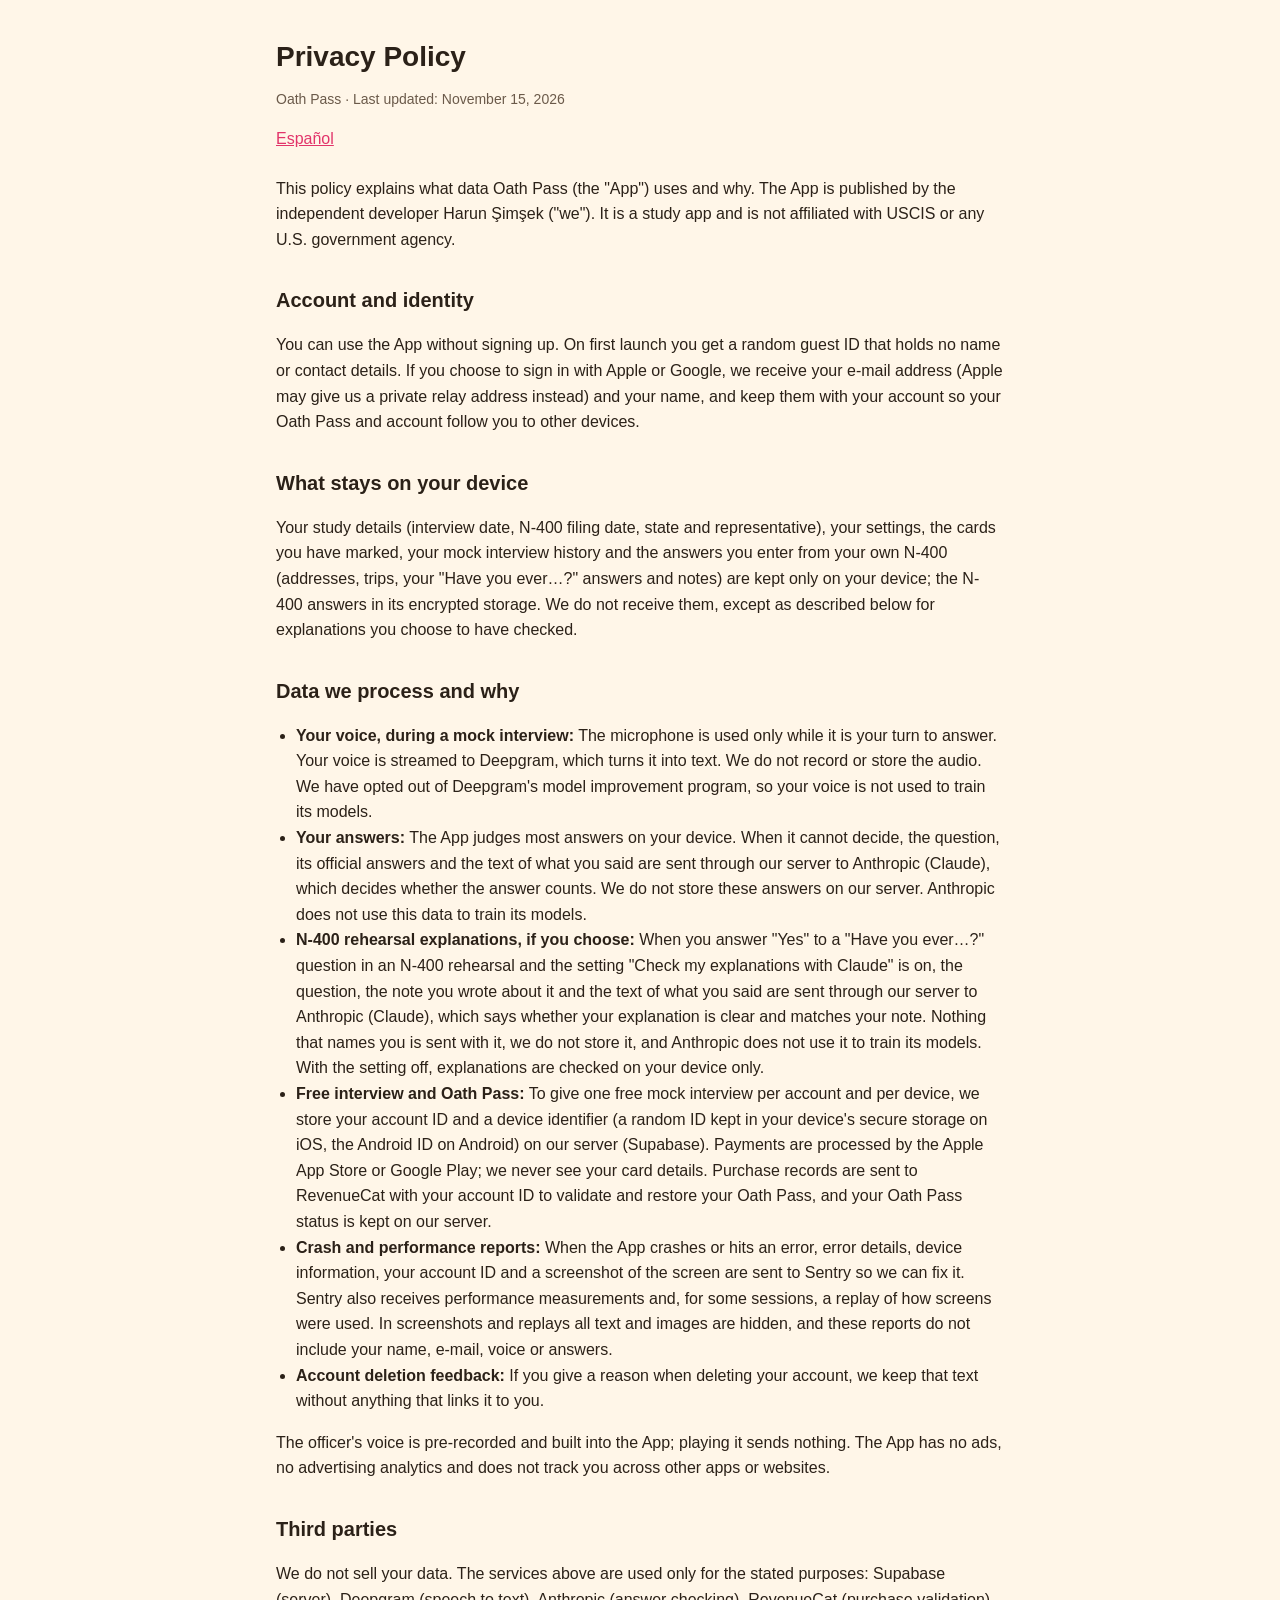
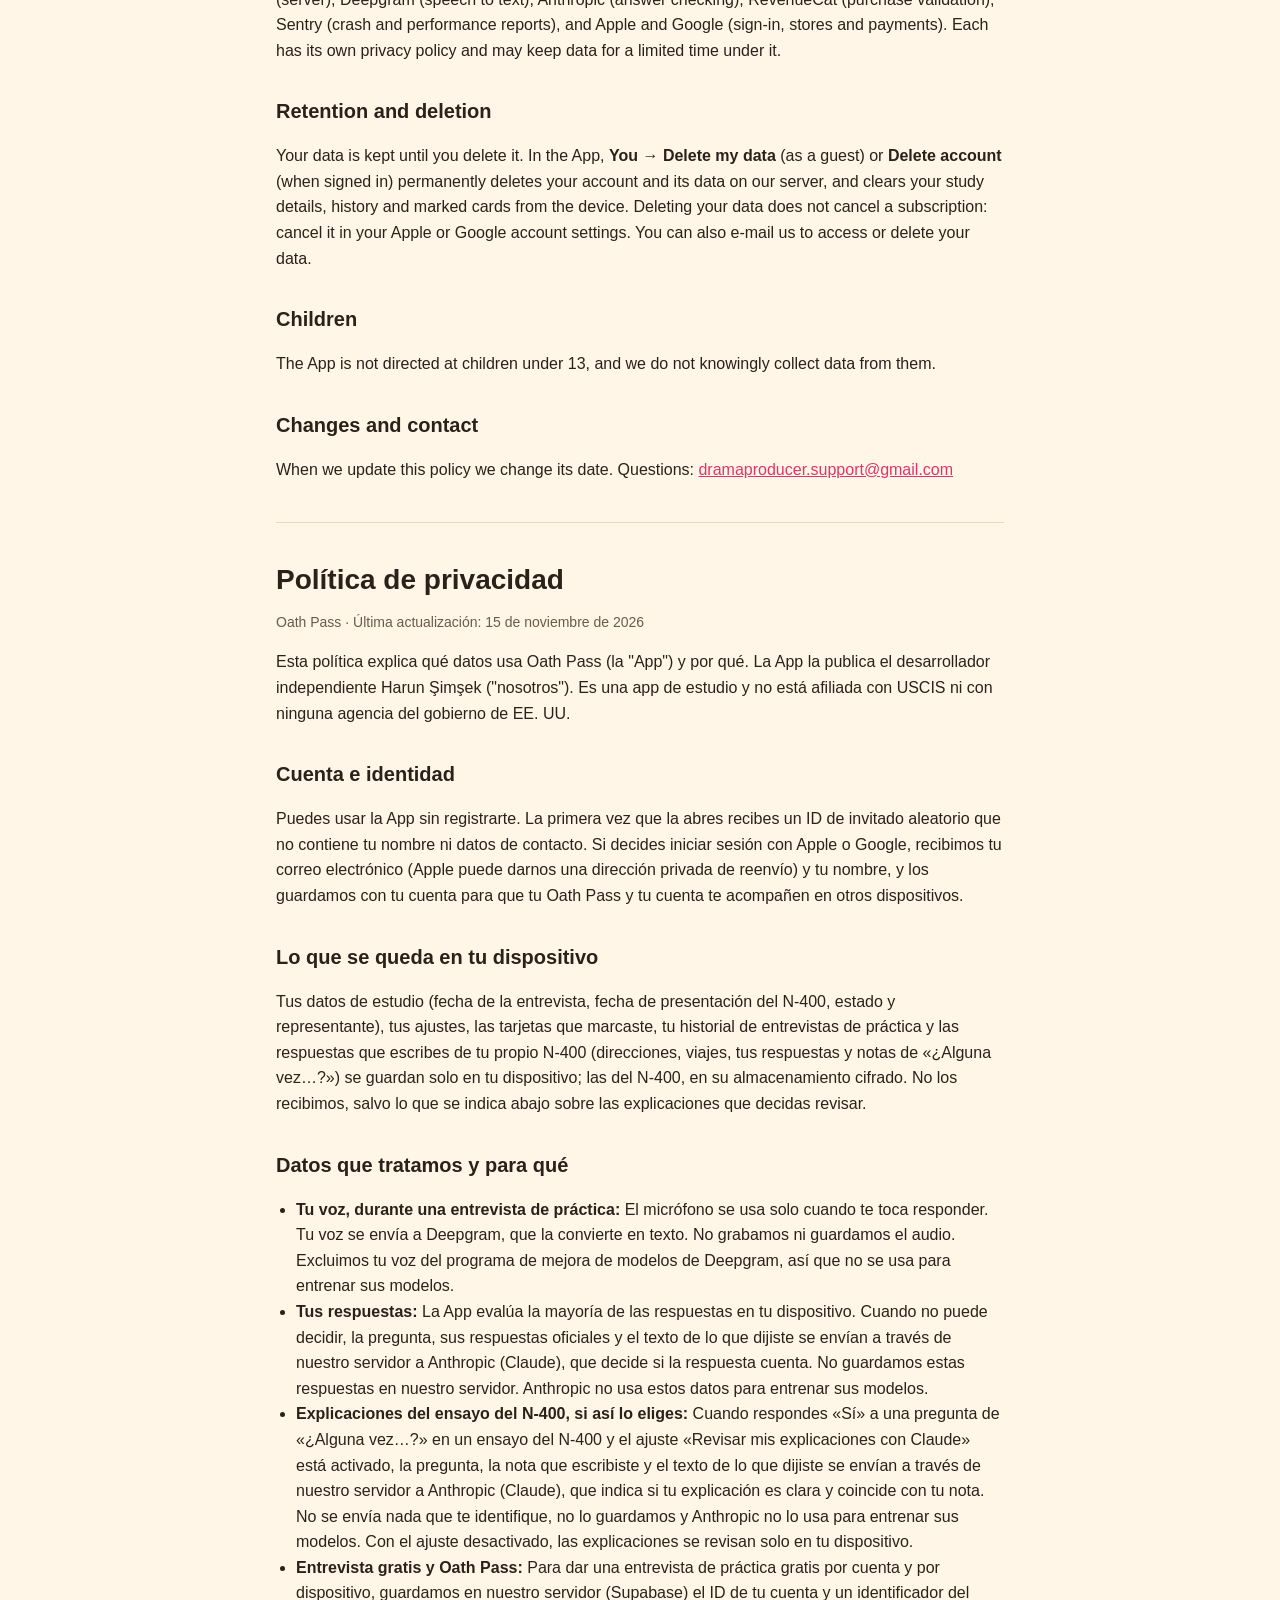
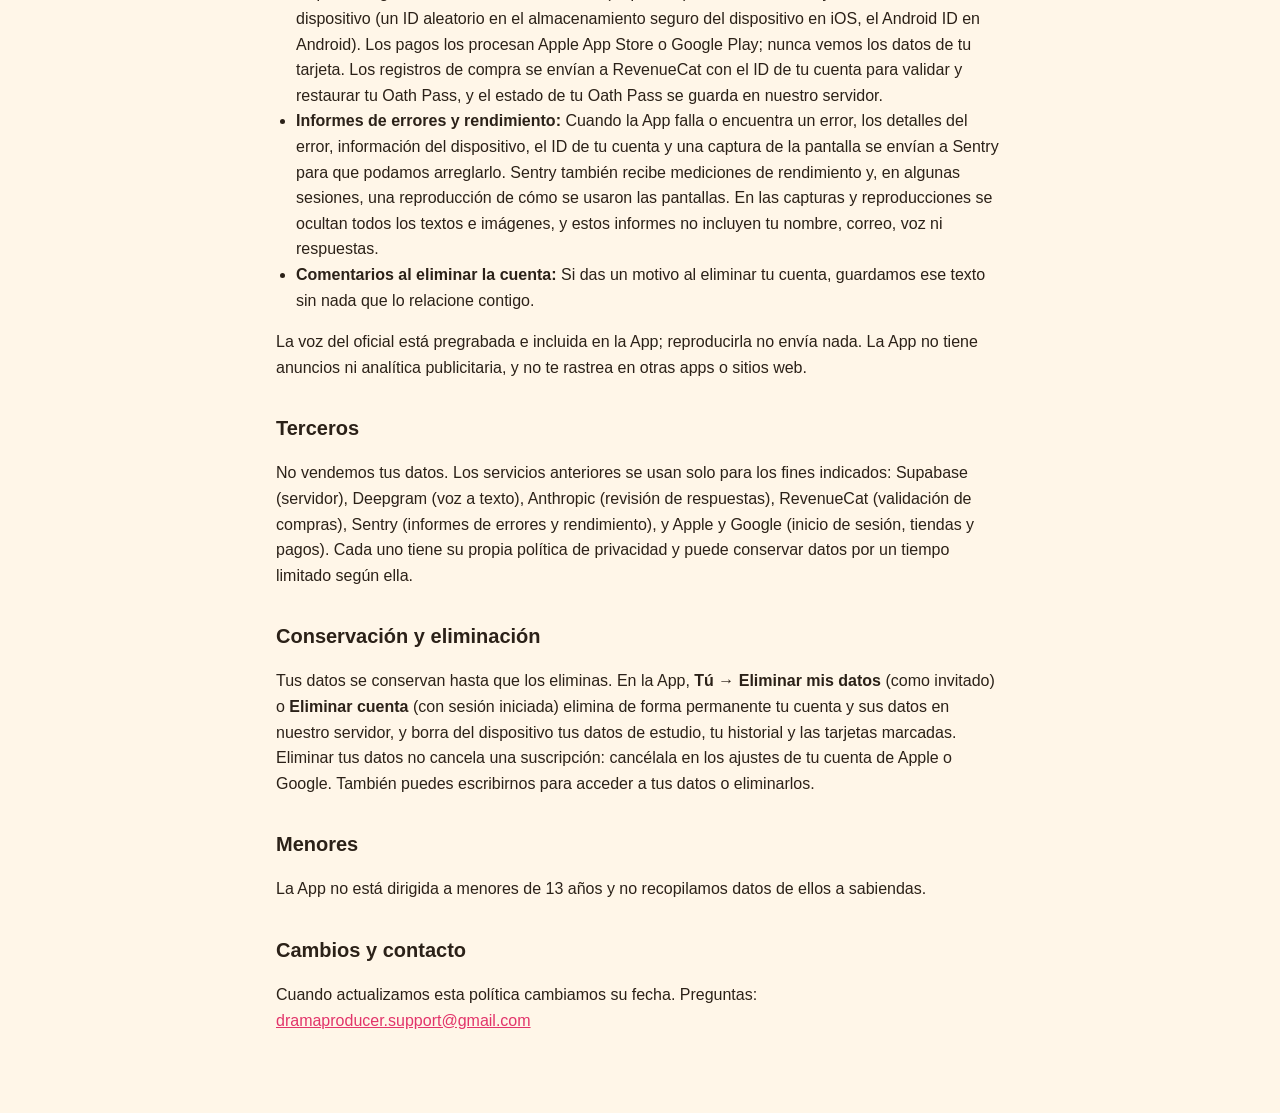
==== commit 5d0e9a3e: "Oath Pass privacy: correct the date Co-Authored-By: Claude Opus 5.5 <noreply@anthropic.com>" ====
--- a/oath-pass/privacy/index.html
+++ b/oath-pass/privacy/index.html
@@ -9,7 +9,7 @@
 <body>
 <main>
 <h1>Privacy Policy</h1>
-<p class="muted">Oath Pass · Last updated: November 16, 2026</p>
+<p class="muted">Oath Pass · Last updated: November 15, 2026</p>
 <nav><a href="#es">Español</a></nav>
 
 <p>This policy explains what data Oath Pass (the "App") uses and why. The App is published by the independent developer Harun Şimşek ("we"). It is a study app and is not affiliated with USCIS or any U.S. government agency.</p>
@@ -47,7 +47,7 @@
 
 <h1 id="es" lang="es">Política de privacidad</h1>
 <div lang="es">
-<p class="muted">Oath Pass · Última actualización: 16 de noviembre de 2026</p>
+<p class="muted">Oath Pass · Última actualización: 15 de noviembre de 2026</p>
 
 <p>Esta política explica qué datos usa Oath Pass (la "App") y por qué. La App la publica el desarrollador independiente Harun Şimşek ("nosotros"). Es una app de estudio y no está afiliada con USCIS ni con ninguna agencia del gobierno de EE. UU.</p>
 
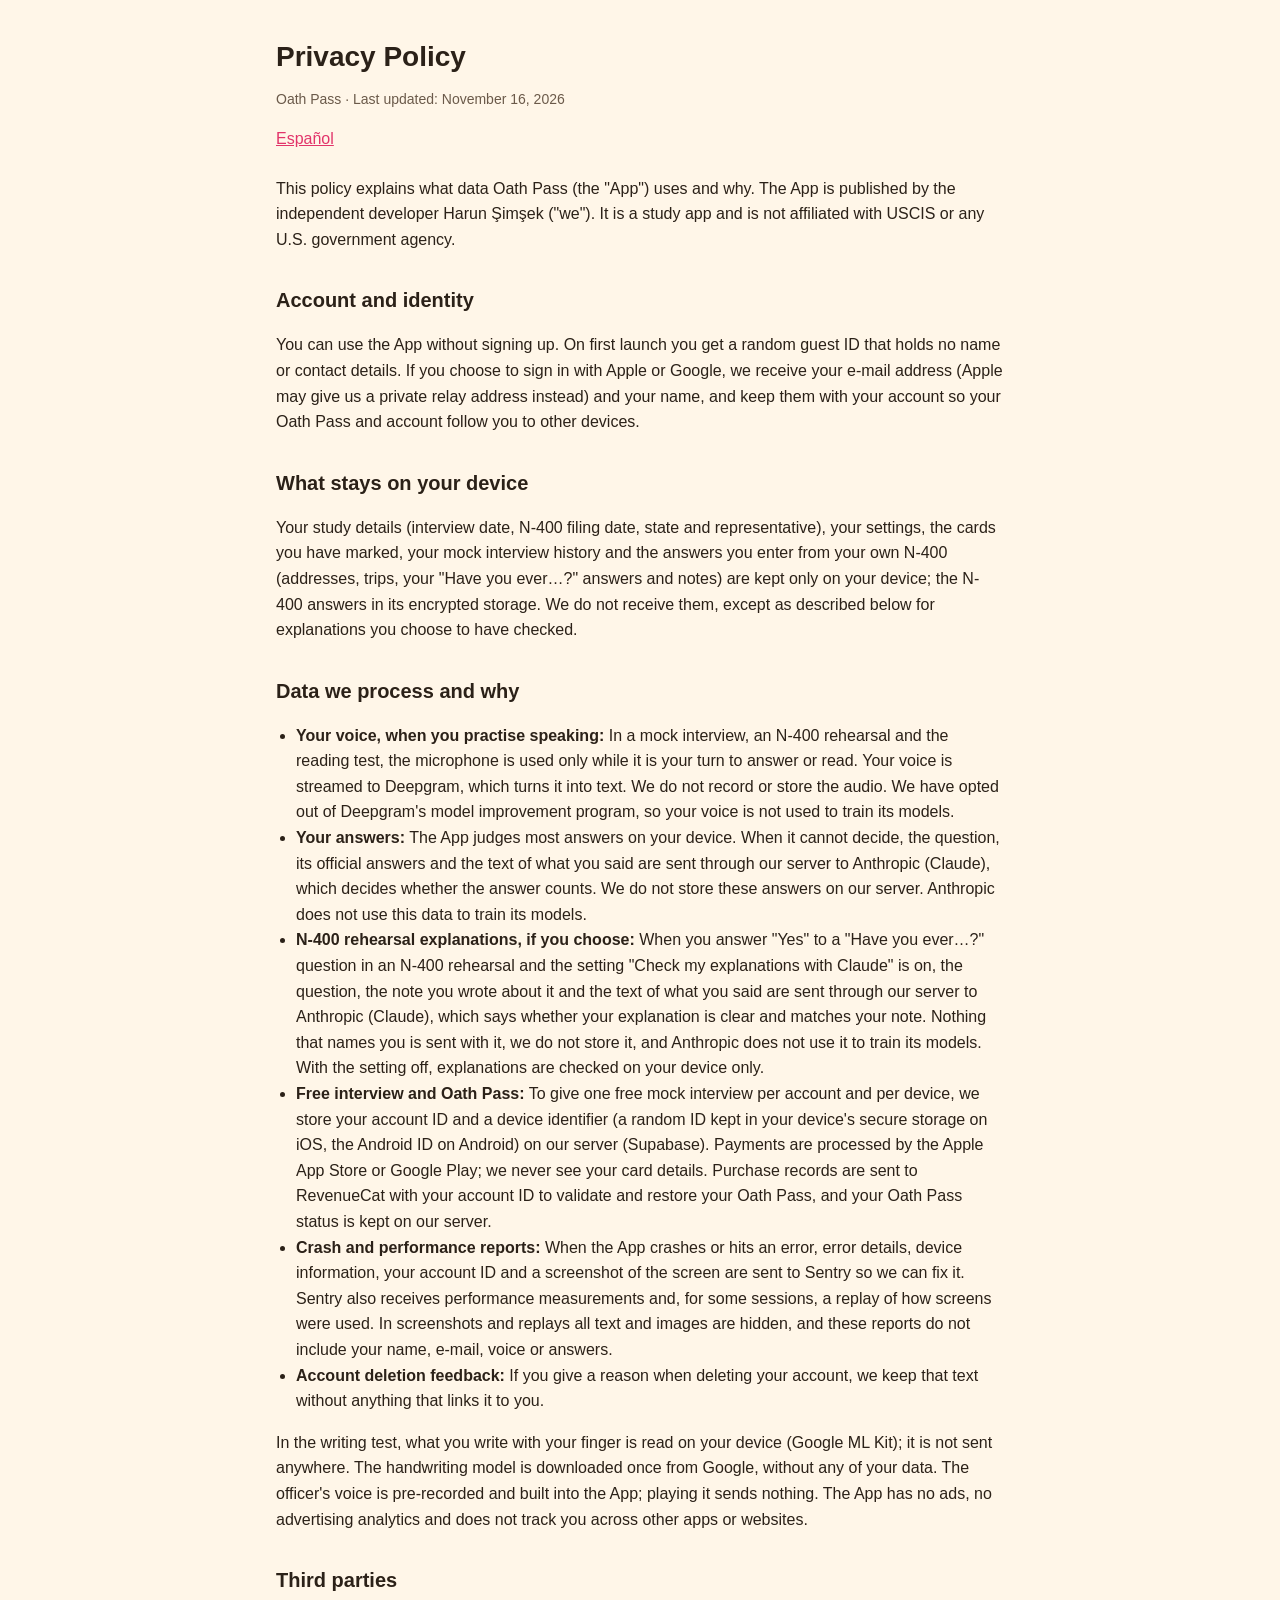
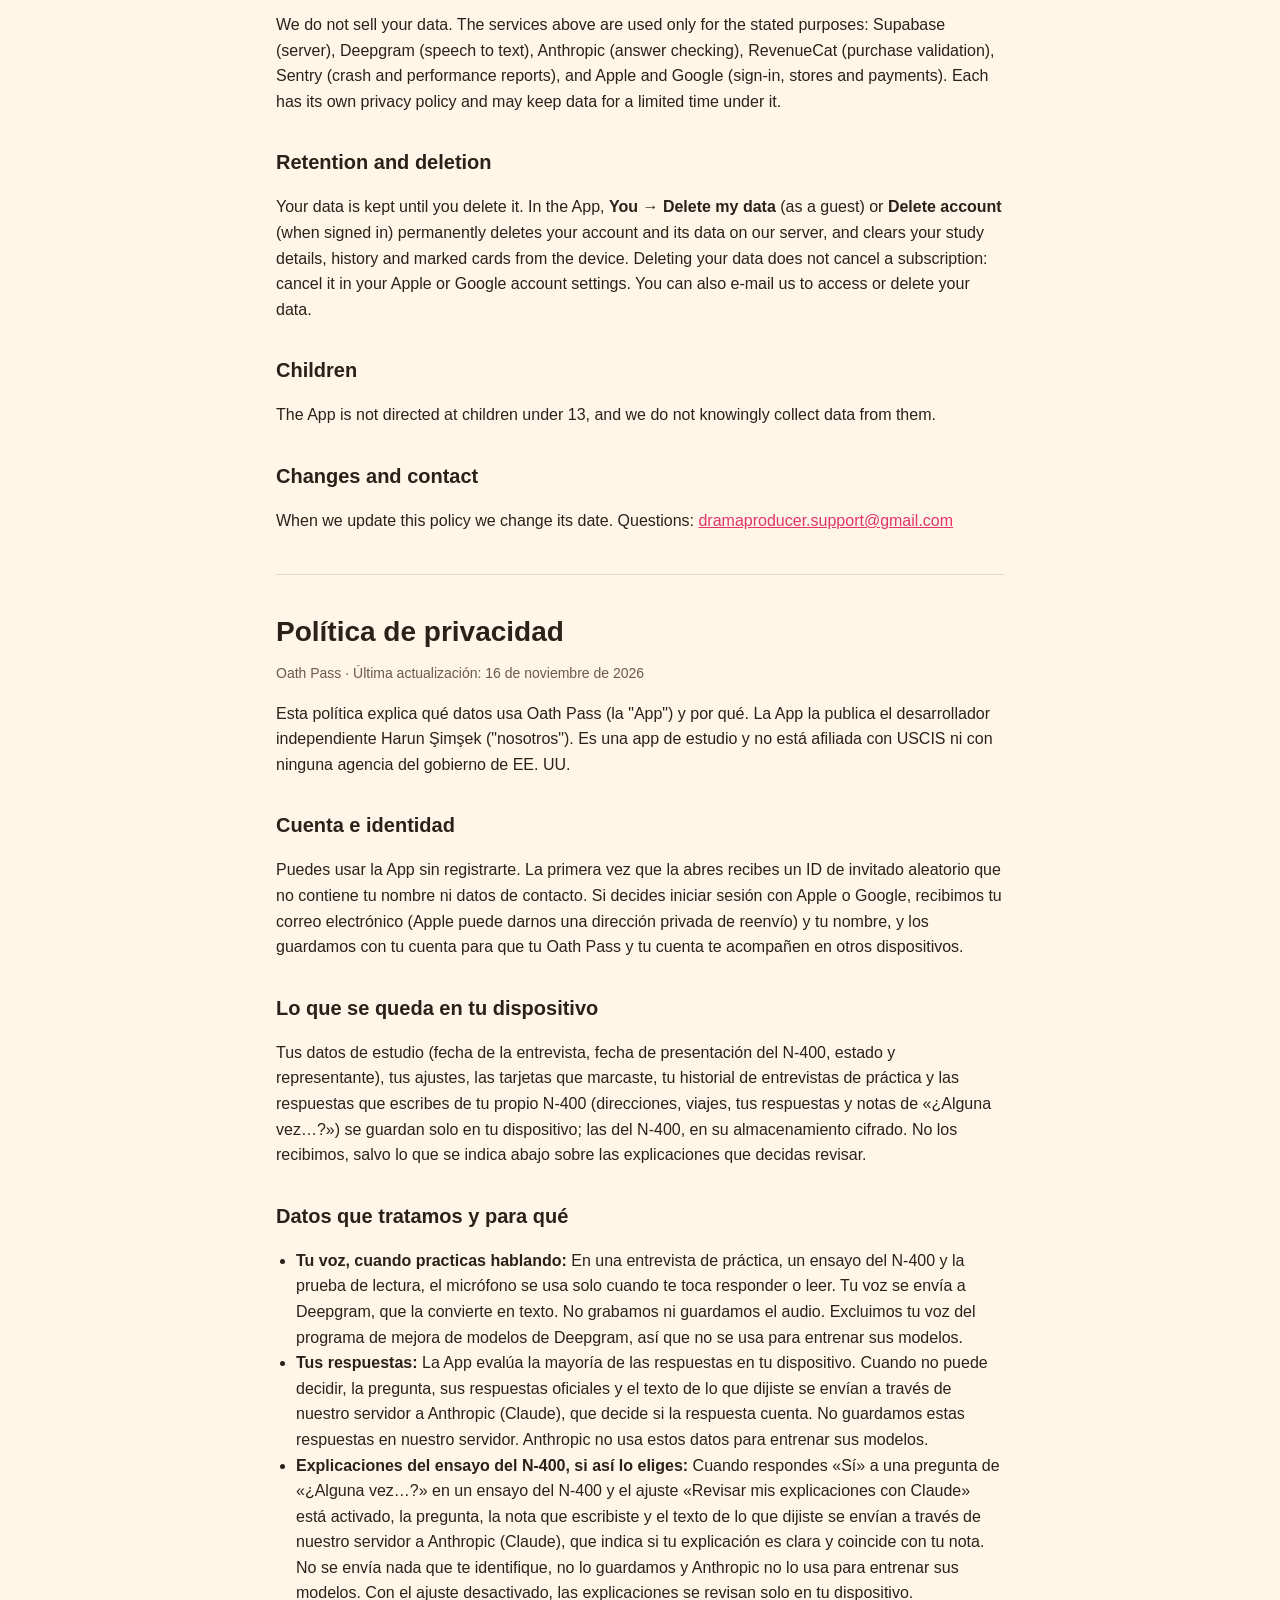
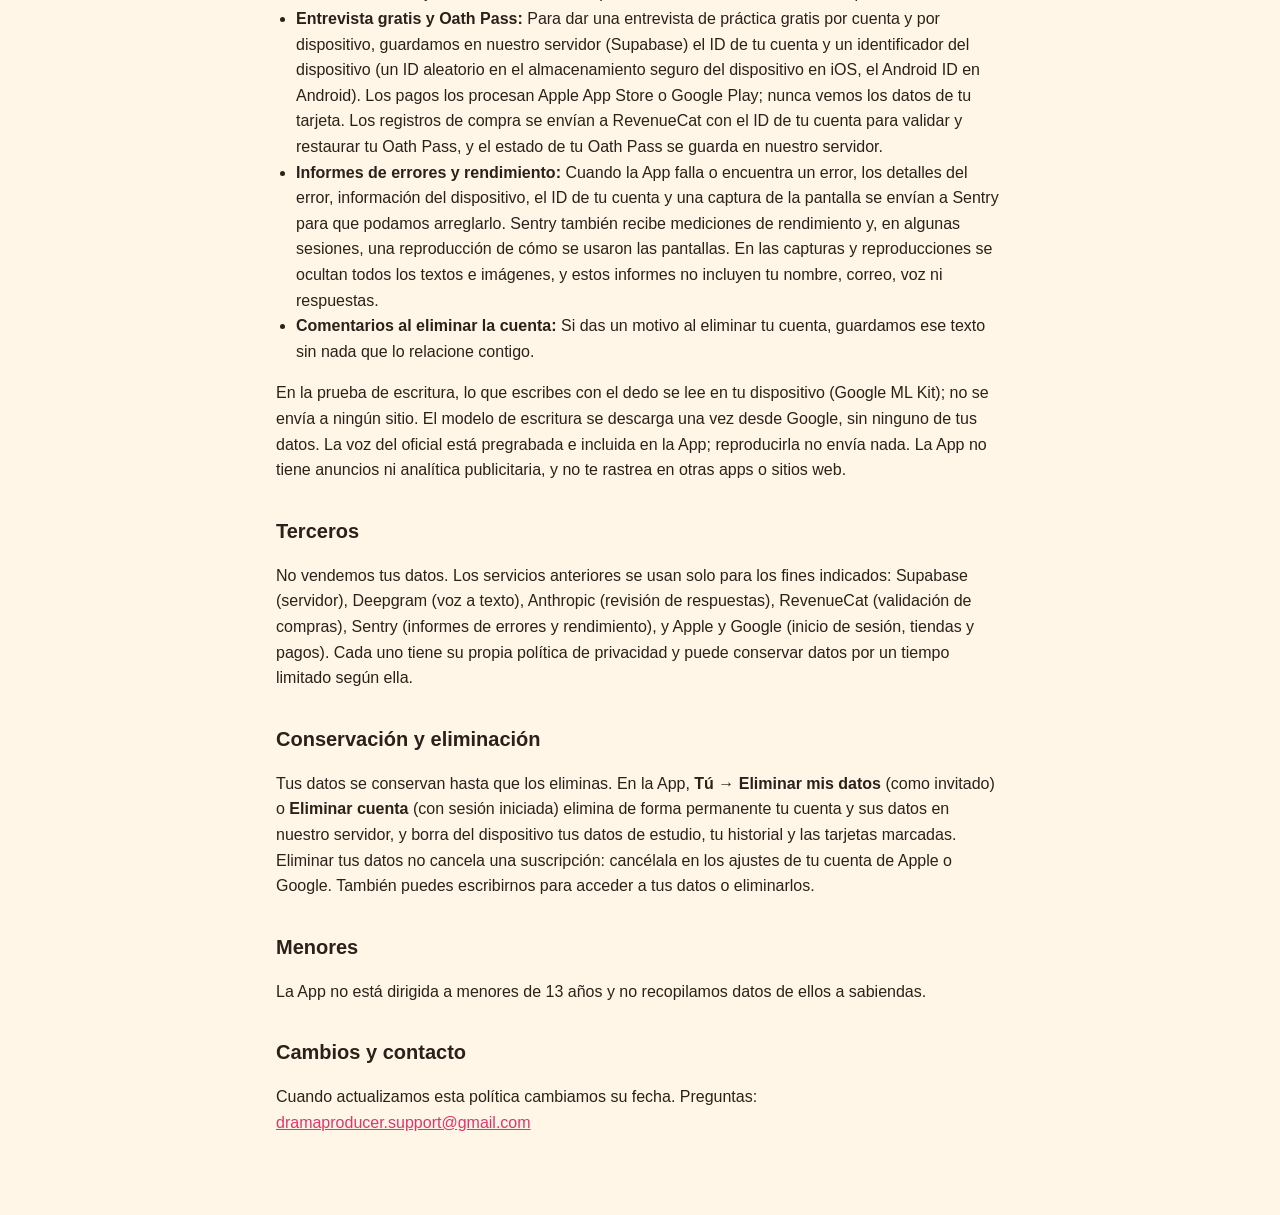
==== commit 899de82c: "Oath Pass privacy: reading test voice, on-device handwriting Co-Authored-By: Claude Opus 5.5 <norepl" ====
--- a/oath-pass/privacy/index.html
+++ b/oath-pass/privacy/index.html
@@ -9,7 +9,7 @@
 <body>
 <main>
 <h1>Privacy Policy</h1>
-<p class="muted">Oath Pass · Last updated: November 15, 2026</p>
+<p class="muted">Oath Pass · Last updated: November 16, 2026</p>
 <nav><a href="#es">Español</a></nav>
 
 <p>This policy explains what data Oath Pass (the "App") uses and why. The App is published by the independent developer Harun Şimşek ("we"). It is a study app and is not affiliated with USCIS or any U.S. government agency.</p>
@@ -22,14 +22,14 @@
 
 <h2>Data we process and why</h2>
 <ul>
-<li><strong>Your voice, during a mock interview:</strong> The microphone is used only while it is your turn to answer. Your voice is streamed to Deepgram, which turns it into text. We do not record or store the audio. We have opted out of Deepgram's model improvement program, so your voice is not used to train its models.</li>
+<li><strong>Your voice, when you practise speaking:</strong> In a mock interview, an N-400 rehearsal and the reading test, the microphone is used only while it is your turn to answer or read. Your voice is streamed to Deepgram, which turns it into text. We do not record or store the audio. We have opted out of Deepgram's model improvement program, so your voice is not used to train its models.</li>
 <li><strong>Your answers:</strong> The App judges most answers on your device. When it cannot decide, the question, its official answers and the text of what you said are sent through our server to Anthropic (Claude), which decides whether the answer counts. We do not store these answers on our server. Anthropic does not use this data to train its models.</li>
 <li><strong>N-400 rehearsal explanations, if you choose:</strong> When you answer "Yes" to a "Have you ever…?" question in an N-400 rehearsal and the setting "Check my explanations with Claude" is on, the question, the note you wrote about it and the text of what you said are sent through our server to Anthropic (Claude), which says whether your explanation is clear and matches your note. Nothing that names you is sent with it, we do not store it, and Anthropic does not use it to train its models. With the setting off, explanations are checked on your device only.</li>
 <li><strong>Free interview and Oath Pass:</strong> To give one free mock interview per account and per device, we store your account ID and a device identifier (a random ID kept in your device's secure storage on iOS, the Android ID on Android) on our server (Supabase). Payments are processed by the Apple App Store or Google Play; we never see your card details. Purchase records are sent to RevenueCat with your account ID to validate and restore your Oath Pass, and your Oath Pass status is kept on our server.</li>
 <li><strong>Crash and performance reports:</strong> When the App crashes or hits an error, error details, device information, your account ID and a screenshot of the screen are sent to Sentry so we can fix it. Sentry also receives performance measurements and, for some sessions, a replay of how screens were used. In screenshots and replays all text and images are hidden, and these reports do not include your name, e-mail, voice or answers.</li>
 <li><strong>Account deletion feedback:</strong> If you give a reason when deleting your account, we keep that text without anything that links it to you.</li>
 </ul>
-<p>The officer's voice is pre-recorded and built into the App; playing it sends nothing. The App has no ads, no advertising analytics and does not track you across other apps or websites.</p>
+<p>In the writing test, what you write with your finger is read on your device (Google ML Kit); it is not sent anywhere. The handwriting model is downloaded once from Google, without any of your data. The officer's voice is pre-recorded and built into the App; playing it sends nothing. The App has no ads, no advertising analytics and does not track you across other apps or websites.</p>
 
 <h2>Third parties</h2>
 <p>We do not sell your data. The services above are used only for the stated purposes: Supabase (server), Deepgram (speech to text), Anthropic (answer checking), RevenueCat (purchase validation), Sentry (crash and performance reports), and Apple and Google (sign-in, stores and payments). Each has its own privacy policy and may keep data for a limited time under it.</p>
@@ -47,7 +47,7 @@
 
 <h1 id="es" lang="es">Política de privacidad</h1>
 <div lang="es">
-<p class="muted">Oath Pass · Última actualización: 15 de noviembre de 2026</p>
+<p class="muted">Oath Pass · Última actualización: 16 de noviembre de 2026</p>
 
 <p>Esta política explica qué datos usa Oath Pass (la "App") y por qué. La App la publica el desarrollador independiente Harun Şimşek ("nosotros"). Es una app de estudio y no está afiliada con USCIS ni con ninguna agencia del gobierno de EE. UU.</p>
 
@@ -59,14 +59,14 @@
 
 <h2>Datos que tratamos y para qué</h2>
 <ul>
-<li><strong>Tu voz, durante una entrevista de práctica:</strong> El micrófono se usa solo cuando te toca responder. Tu voz se envía a Deepgram, que la convierte en texto. No grabamos ni guardamos el audio. Excluimos tu voz del programa de mejora de modelos de Deepgram, así que no se usa para entrenar sus modelos.</li>
+<li><strong>Tu voz, cuando practicas hablando:</strong> En una entrevista de práctica, un ensayo del N-400 y la prueba de lectura, el micrófono se usa solo cuando te toca responder o leer. Tu voz se envía a Deepgram, que la convierte en texto. No grabamos ni guardamos el audio. Excluimos tu voz del programa de mejora de modelos de Deepgram, así que no se usa para entrenar sus modelos.</li>
 <li><strong>Tus respuestas:</strong> La App evalúa la mayoría de las respuestas en tu dispositivo. Cuando no puede decidir, la pregunta, sus respuestas oficiales y el texto de lo que dijiste se envían a través de nuestro servidor a Anthropic (Claude), que decide si la respuesta cuenta. No guardamos estas respuestas en nuestro servidor. Anthropic no usa estos datos para entrenar sus modelos.</li>
 <li><strong>Explicaciones del ensayo del N-400, si así lo eliges:</strong> Cuando respondes «Sí» a una pregunta de «¿Alguna vez…?» en un ensayo del N-400 y el ajuste «Revisar mis explicaciones con Claude» está activado, la pregunta, la nota que escribiste y el texto de lo que dijiste se envían a través de nuestro servidor a Anthropic (Claude), que indica si tu explicación es clara y coincide con tu nota. No se envía nada que te identifique, no lo guardamos y Anthropic no lo usa para entrenar sus modelos. Con el ajuste desactivado, las explicaciones se revisan solo en tu dispositivo.</li>
 <li><strong>Entrevista gratis y Oath Pass:</strong> Para dar una entrevista de práctica gratis por cuenta y por dispositivo, guardamos en nuestro servidor (Supabase) el ID de tu cuenta y un identificador del dispositivo (un ID aleatorio en el almacenamiento seguro del dispositivo en iOS, el Android ID en Android). Los pagos los procesan Apple App Store o Google Play; nunca vemos los datos de tu tarjeta. Los registros de compra se envían a RevenueCat con el ID de tu cuenta para validar y restaurar tu Oath Pass, y el estado de tu Oath Pass se guarda en nuestro servidor.</li>
 <li><strong>Informes de errores y rendimiento:</strong> Cuando la App falla o encuentra un error, los detalles del error, información del dispositivo, el ID de tu cuenta y una captura de la pantalla se envían a Sentry para que podamos arreglarlo. Sentry también recibe mediciones de rendimiento y, en algunas sesiones, una reproducción de cómo se usaron las pantallas. En las capturas y reproducciones se ocultan todos los textos e imágenes, y estos informes no incluyen tu nombre, correo, voz ni respuestas.</li>
 <li><strong>Comentarios al eliminar la cuenta:</strong> Si das un motivo al eliminar tu cuenta, guardamos ese texto sin nada que lo relacione contigo.</li>
 </ul>
-<p>La voz del oficial está pregrabada e incluida en la App; reproducirla no envía nada. La App no tiene anuncios ni analítica publicitaria, y no te rastrea en otras apps o sitios web.</p>
+<p>En la prueba de escritura, lo que escribes con el dedo se lee en tu dispositivo (Google ML Kit); no se envía a ningún sitio. El modelo de escritura se descarga una vez desde Google, sin ninguno de tus datos. La voz del oficial está pregrabada e incluida en la App; reproducirla no envía nada. La App no tiene anuncios ni analítica publicitaria, y no te rastrea en otras apps o sitios web.</p>
 
 <h2>Terceros</h2>
 <p>No vendemos tus datos. Los servicios anteriores se usan solo para los fines indicados: Supabase (servidor), Deepgram (voz a texto), Anthropic (revisión de respuestas), RevenueCat (validación de compras), Sentry (informes de errores y rendimiento), y Apple y Google (inicio de sesión, tiendas y pagos). Cada uno tiene su propia política de privacidad y puede conservar datos por un tiempo limitado según ella.</p>
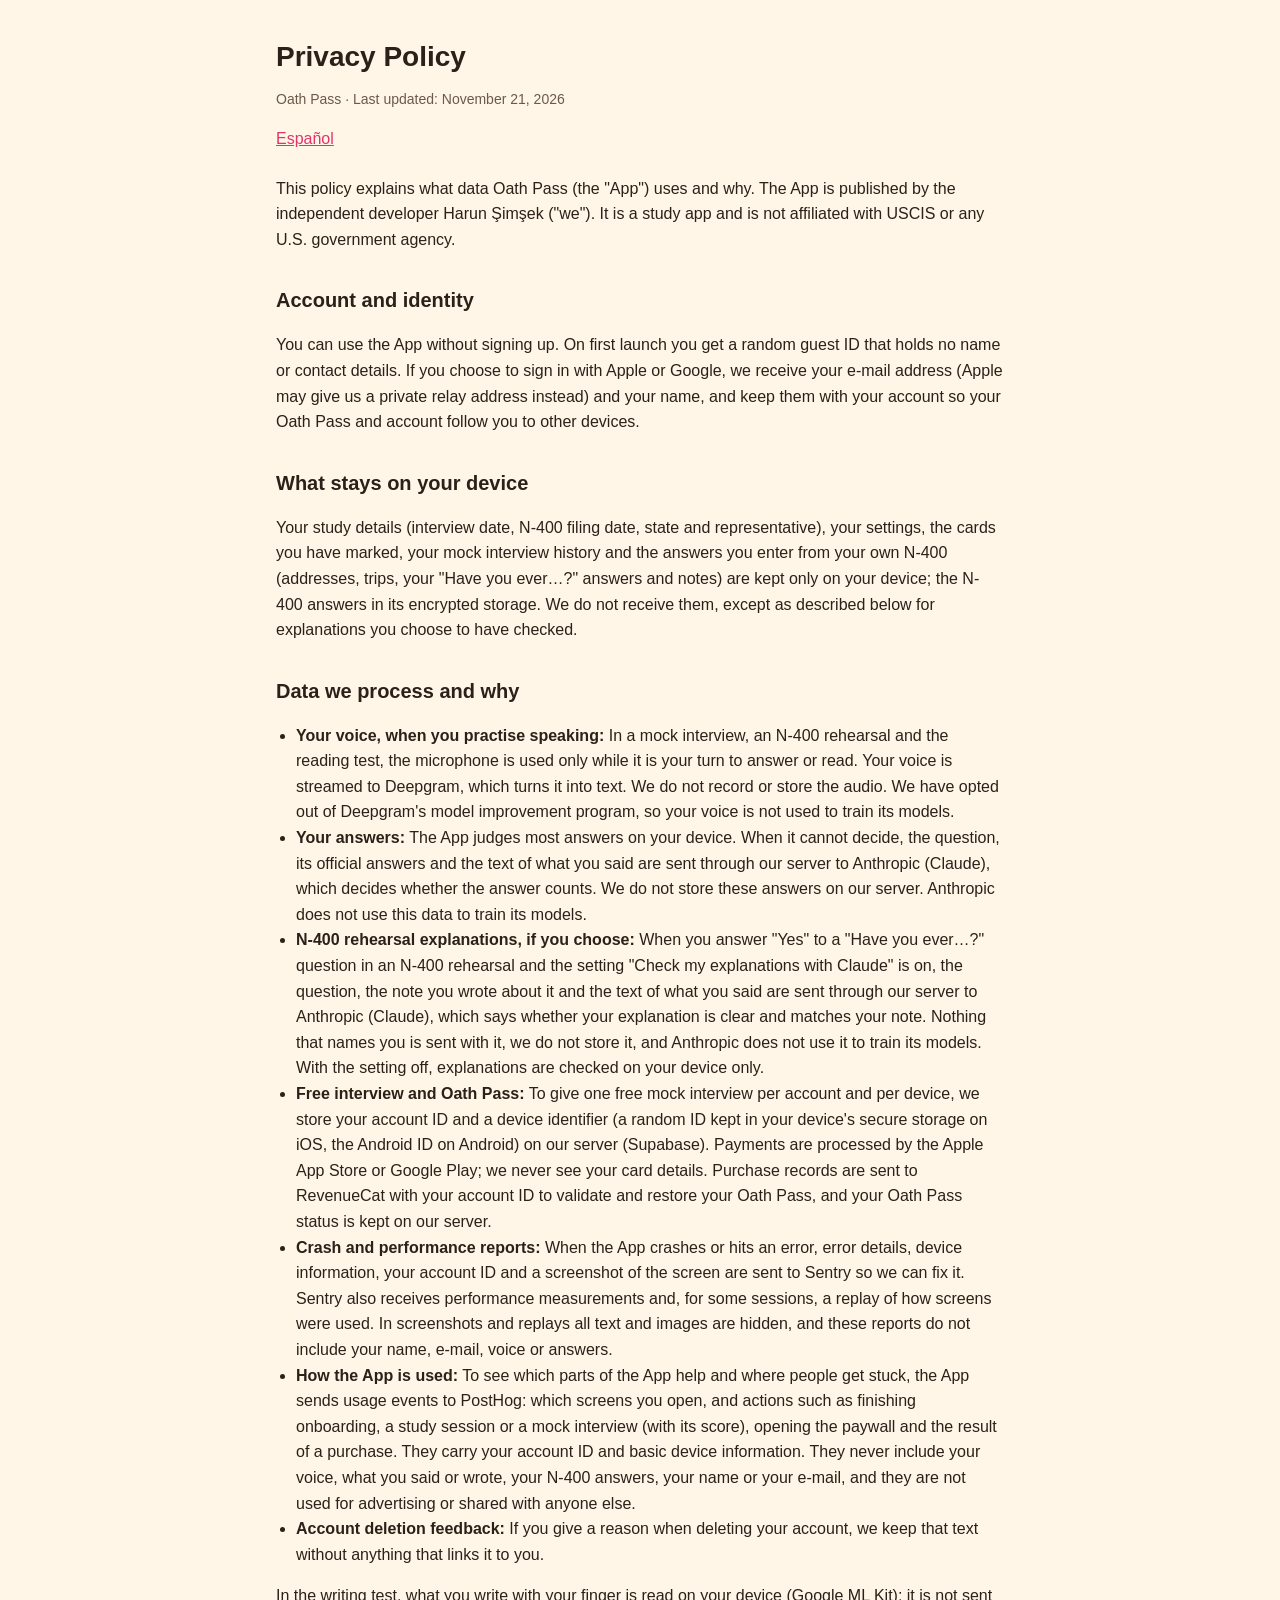
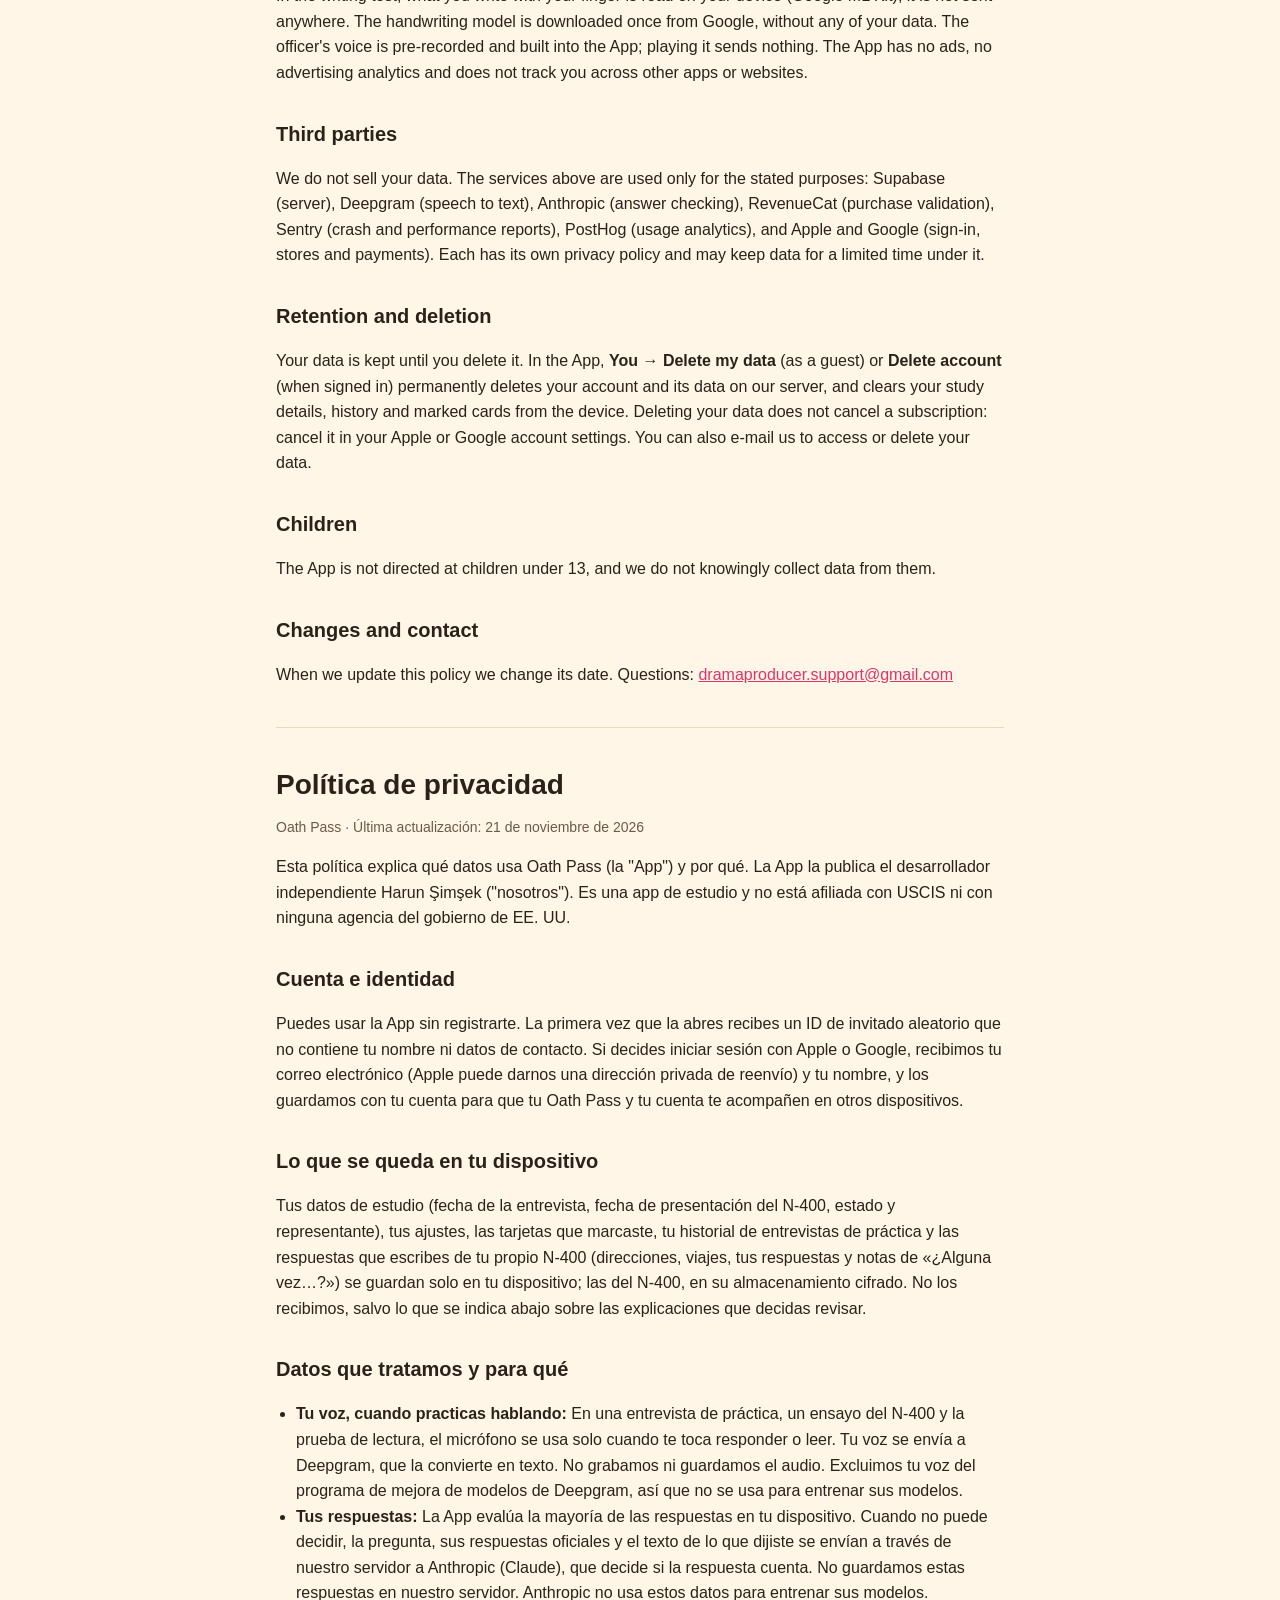
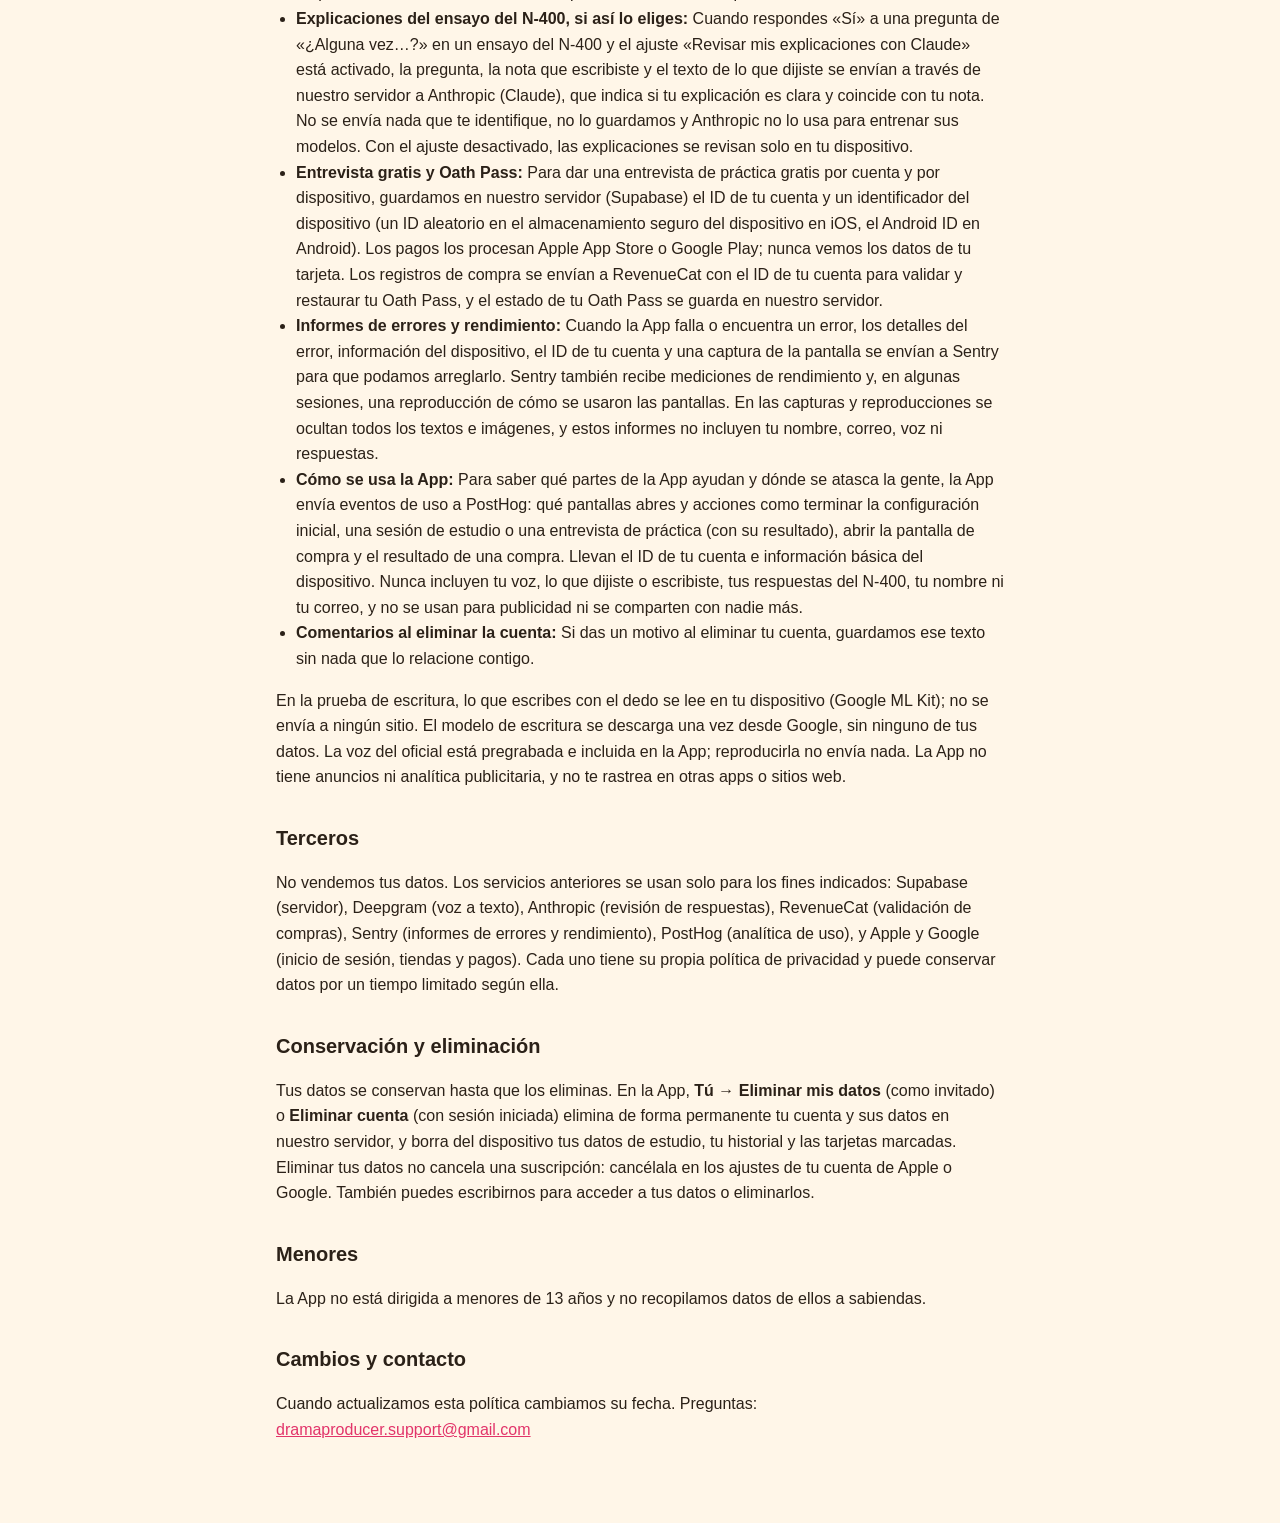
==== commit 8e83cf17: "Oath Pass privacy: product analytics with PostHog Co-Authored-By: Claude Opus 5.5 <noreply@anthropic" ====
--- a/oath-pass/privacy/index.html
+++ b/oath-pass/privacy/index.html
@@ -9,7 +9,7 @@
 <body>
 <main>
 <h1>Privacy Policy</h1>
-<p class="muted">Oath Pass · Last updated: November 16, 2026</p>
+<p class="muted">Oath Pass · Last updated: November 21, 2026</p>
 <nav><a href="#es">Español</a></nav>
 
 <p>This policy explains what data Oath Pass (the "App") uses and why. The App is published by the independent developer Harun Şimşek ("we"). It is a study app and is not affiliated with USCIS or any U.S. government agency.</p>
@@ -27,12 +27,13 @@
 <li><strong>N-400 rehearsal explanations, if you choose:</strong> When you answer "Yes" to a "Have you ever…?" question in an N-400 rehearsal and the setting "Check my explanations with Claude" is on, the question, the note you wrote about it and the text of what you said are sent through our server to Anthropic (Claude), which says whether your explanation is clear and matches your note. Nothing that names you is sent with it, we do not store it, and Anthropic does not use it to train its models. With the setting off, explanations are checked on your device only.</li>
 <li><strong>Free interview and Oath Pass:</strong> To give one free mock interview per account and per device, we store your account ID and a device identifier (a random ID kept in your device's secure storage on iOS, the Android ID on Android) on our server (Supabase). Payments are processed by the Apple App Store or Google Play; we never see your card details. Purchase records are sent to RevenueCat with your account ID to validate and restore your Oath Pass, and your Oath Pass status is kept on our server.</li>
 <li><strong>Crash and performance reports:</strong> When the App crashes or hits an error, error details, device information, your account ID and a screenshot of the screen are sent to Sentry so we can fix it. Sentry also receives performance measurements and, for some sessions, a replay of how screens were used. In screenshots and replays all text and images are hidden, and these reports do not include your name, e-mail, voice or answers.</li>
+<li><strong>How the App is used:</strong> To see which parts of the App help and where people get stuck, the App sends usage events to PostHog: which screens you open, and actions such as finishing onboarding, a study session or a mock interview (with its score), opening the paywall and the result of a purchase. They carry your account ID and basic device information. They never include your voice, what you said or wrote, your N-400 answers, your name or your e-mail, and they are not used for advertising or shared with anyone else.</li>
 <li><strong>Account deletion feedback:</strong> If you give a reason when deleting your account, we keep that text without anything that links it to you.</li>
 </ul>
 <p>In the writing test, what you write with your finger is read on your device (Google ML Kit); it is not sent anywhere. The handwriting model is downloaded once from Google, without any of your data. The officer's voice is pre-recorded and built into the App; playing it sends nothing. The App has no ads, no advertising analytics and does not track you across other apps or websites.</p>
 
 <h2>Third parties</h2>
-<p>We do not sell your data. The services above are used only for the stated purposes: Supabase (server), Deepgram (speech to text), Anthropic (answer checking), RevenueCat (purchase validation), Sentry (crash and performance reports), and Apple and Google (sign-in, stores and payments). Each has its own privacy policy and may keep data for a limited time under it.</p>
+<p>We do not sell your data. The services above are used only for the stated purposes: Supabase (server), Deepgram (speech to text), Anthropic (answer checking), RevenueCat (purchase validation), Sentry (crash and performance reports), PostHog (usage analytics), and Apple and Google (sign-in, stores and payments). Each has its own privacy policy and may keep data for a limited time under it.</p>
 
 <h2>Retention and deletion</h2>
 <p>Your data is kept until you delete it. In the App, <strong>You → Delete my data</strong> (as a guest) or <strong>Delete account</strong> (when signed in) permanently deletes your account and its data on our server, and clears your study details, history and marked cards from the device. Deleting your data does not cancel a subscription: cancel it in your Apple or Google account settings. You can also e-mail us to access or delete your data.</p>
@@ -47,7 +48,7 @@
 
 <h1 id="es" lang="es">Política de privacidad</h1>
 <div lang="es">
-<p class="muted">Oath Pass · Última actualización: 16 de noviembre de 2026</p>
+<p class="muted">Oath Pass · Última actualización: 21 de noviembre de 2026</p>
 
 <p>Esta política explica qué datos usa Oath Pass (la "App") y por qué. La App la publica el desarrollador independiente Harun Şimşek ("nosotros"). Es una app de estudio y no está afiliada con USCIS ni con ninguna agencia del gobierno de EE. UU.</p>
 
@@ -64,12 +65,13 @@
 <li><strong>Explicaciones del ensayo del N-400, si así lo eliges:</strong> Cuando respondes «Sí» a una pregunta de «¿Alguna vez…?» en un ensayo del N-400 y el ajuste «Revisar mis explicaciones con Claude» está activado, la pregunta, la nota que escribiste y el texto de lo que dijiste se envían a través de nuestro servidor a Anthropic (Claude), que indica si tu explicación es clara y coincide con tu nota. No se envía nada que te identifique, no lo guardamos y Anthropic no lo usa para entrenar sus modelos. Con el ajuste desactivado, las explicaciones se revisan solo en tu dispositivo.</li>
 <li><strong>Entrevista gratis y Oath Pass:</strong> Para dar una entrevista de práctica gratis por cuenta y por dispositivo, guardamos en nuestro servidor (Supabase) el ID de tu cuenta y un identificador del dispositivo (un ID aleatorio en el almacenamiento seguro del dispositivo en iOS, el Android ID en Android). Los pagos los procesan Apple App Store o Google Play; nunca vemos los datos de tu tarjeta. Los registros de compra se envían a RevenueCat con el ID de tu cuenta para validar y restaurar tu Oath Pass, y el estado de tu Oath Pass se guarda en nuestro servidor.</li>
 <li><strong>Informes de errores y rendimiento:</strong> Cuando la App falla o encuentra un error, los detalles del error, información del dispositivo, el ID de tu cuenta y una captura de la pantalla se envían a Sentry para que podamos arreglarlo. Sentry también recibe mediciones de rendimiento y, en algunas sesiones, una reproducción de cómo se usaron las pantallas. En las capturas y reproducciones se ocultan todos los textos e imágenes, y estos informes no incluyen tu nombre, correo, voz ni respuestas.</li>
+<li><strong>Cómo se usa la App:</strong> Para saber qué partes de la App ayudan y dónde se atasca la gente, la App envía eventos de uso a PostHog: qué pantallas abres y acciones como terminar la configuración inicial, una sesión de estudio o una entrevista de práctica (con su resultado), abrir la pantalla de compra y el resultado de una compra. Llevan el ID de tu cuenta e información básica del dispositivo. Nunca incluyen tu voz, lo que dijiste o escribiste, tus respuestas del N-400, tu nombre ni tu correo, y no se usan para publicidad ni se comparten con nadie más.</li>
 <li><strong>Comentarios al eliminar la cuenta:</strong> Si das un motivo al eliminar tu cuenta, guardamos ese texto sin nada que lo relacione contigo.</li>
 </ul>
 <p>En la prueba de escritura, lo que escribes con el dedo se lee en tu dispositivo (Google ML Kit); no se envía a ningún sitio. El modelo de escritura se descarga una vez desde Google, sin ninguno de tus datos. La voz del oficial está pregrabada e incluida en la App; reproducirla no envía nada. La App no tiene anuncios ni analítica publicitaria, y no te rastrea en otras apps o sitios web.</p>
 
 <h2>Terceros</h2>
-<p>No vendemos tus datos. Los servicios anteriores se usan solo para los fines indicados: Supabase (servidor), Deepgram (voz a texto), Anthropic (revisión de respuestas), RevenueCat (validación de compras), Sentry (informes de errores y rendimiento), y Apple y Google (inicio de sesión, tiendas y pagos). Cada uno tiene su propia política de privacidad y puede conservar datos por un tiempo limitado según ella.</p>
+<p>No vendemos tus datos. Los servicios anteriores se usan solo para los fines indicados: Supabase (servidor), Deepgram (voz a texto), Anthropic (revisión de respuestas), RevenueCat (validación de compras), Sentry (informes de errores y rendimiento), PostHog (analítica de uso), y Apple y Google (inicio de sesión, tiendas y pagos). Cada uno tiene su propia política de privacidad y puede conservar datos por un tiempo limitado según ella.</p>
 
 <h2>Conservación y eliminación</h2>
 <p>Tus datos se conservan hasta que los eliminas. En la App, <strong>Tú → Eliminar mis datos</strong> (como invitado) o <strong>Eliminar cuenta</strong> (con sesión iniciada) elimina de forma permanente tu cuenta y sus datos en nuestro servidor, y borra del dispositivo tus datos de estudio, tu historial y las tarjetas marcadas. Eliminar tus datos no cancela una suscripción: cancélala en los ajustes de tu cuenta de Apple o Google. También puedes escribirnos para acceder a tus datos o eliminarlos.</p>
